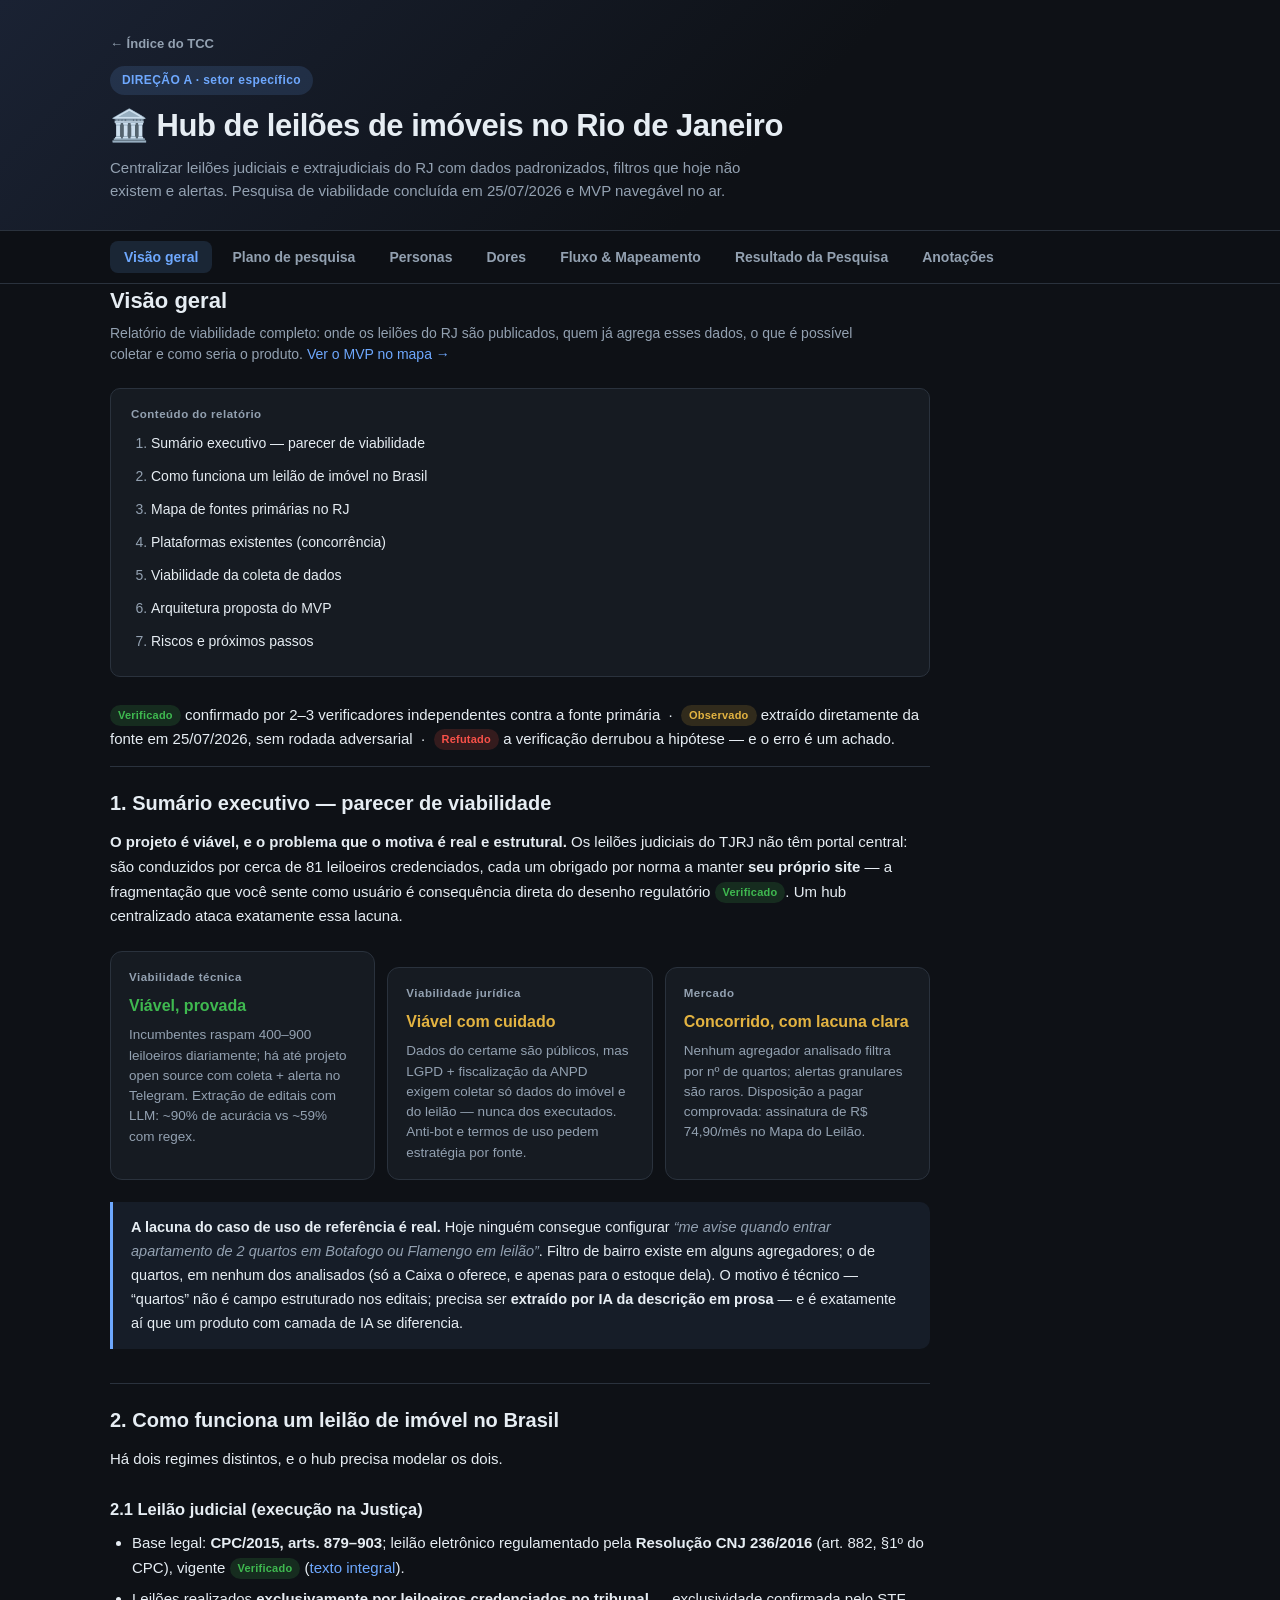
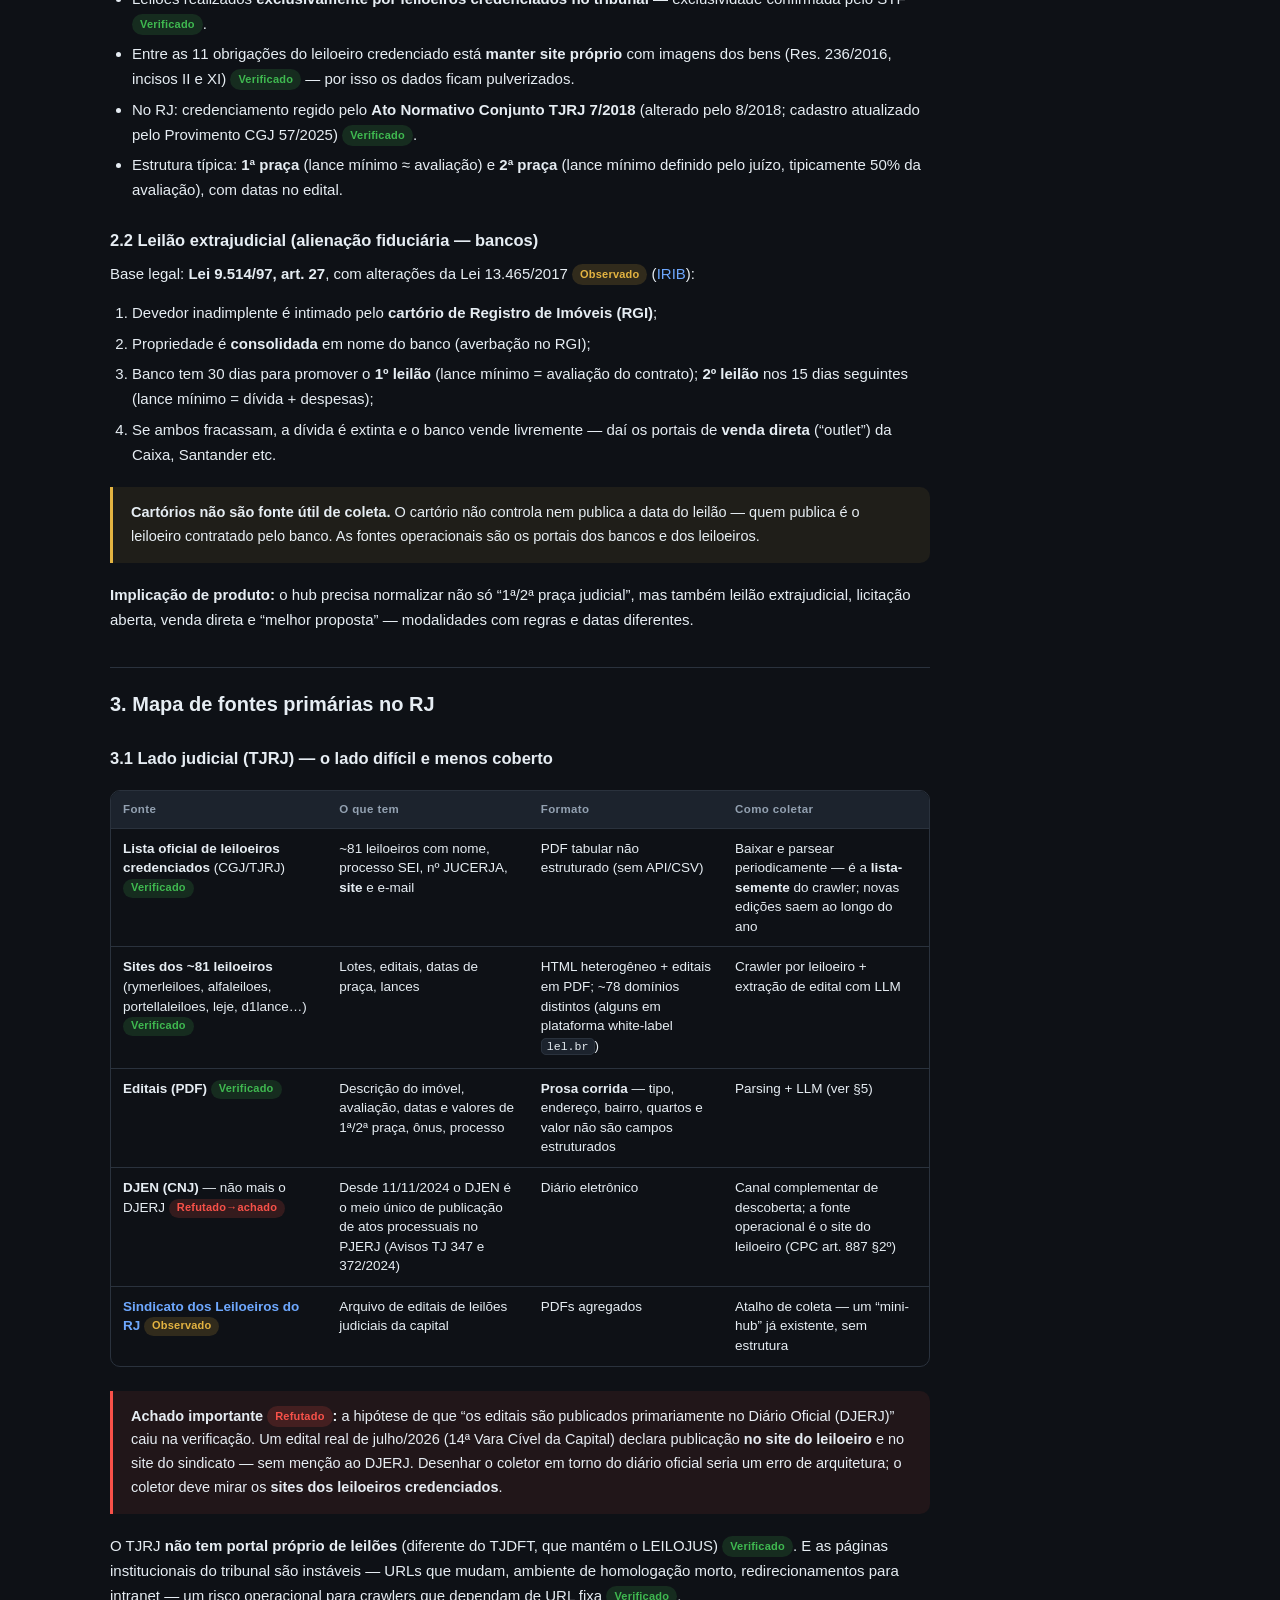
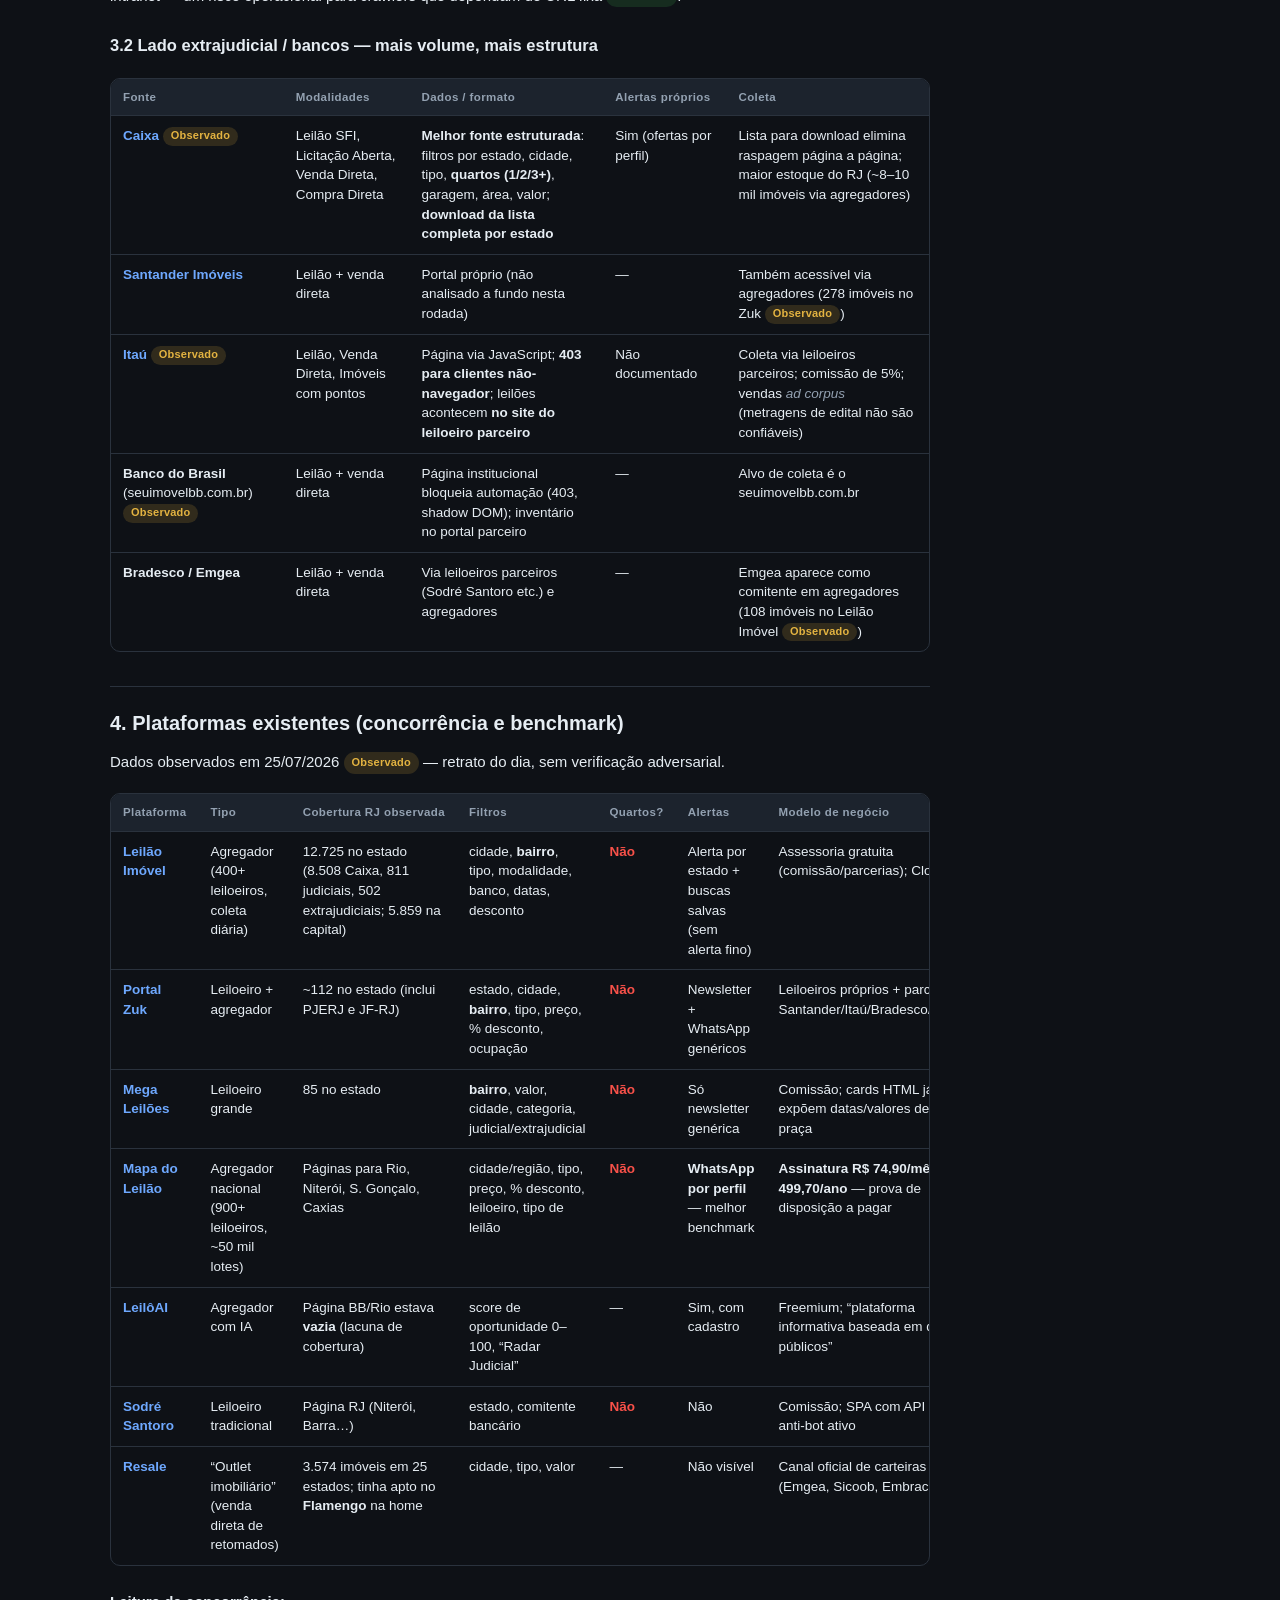
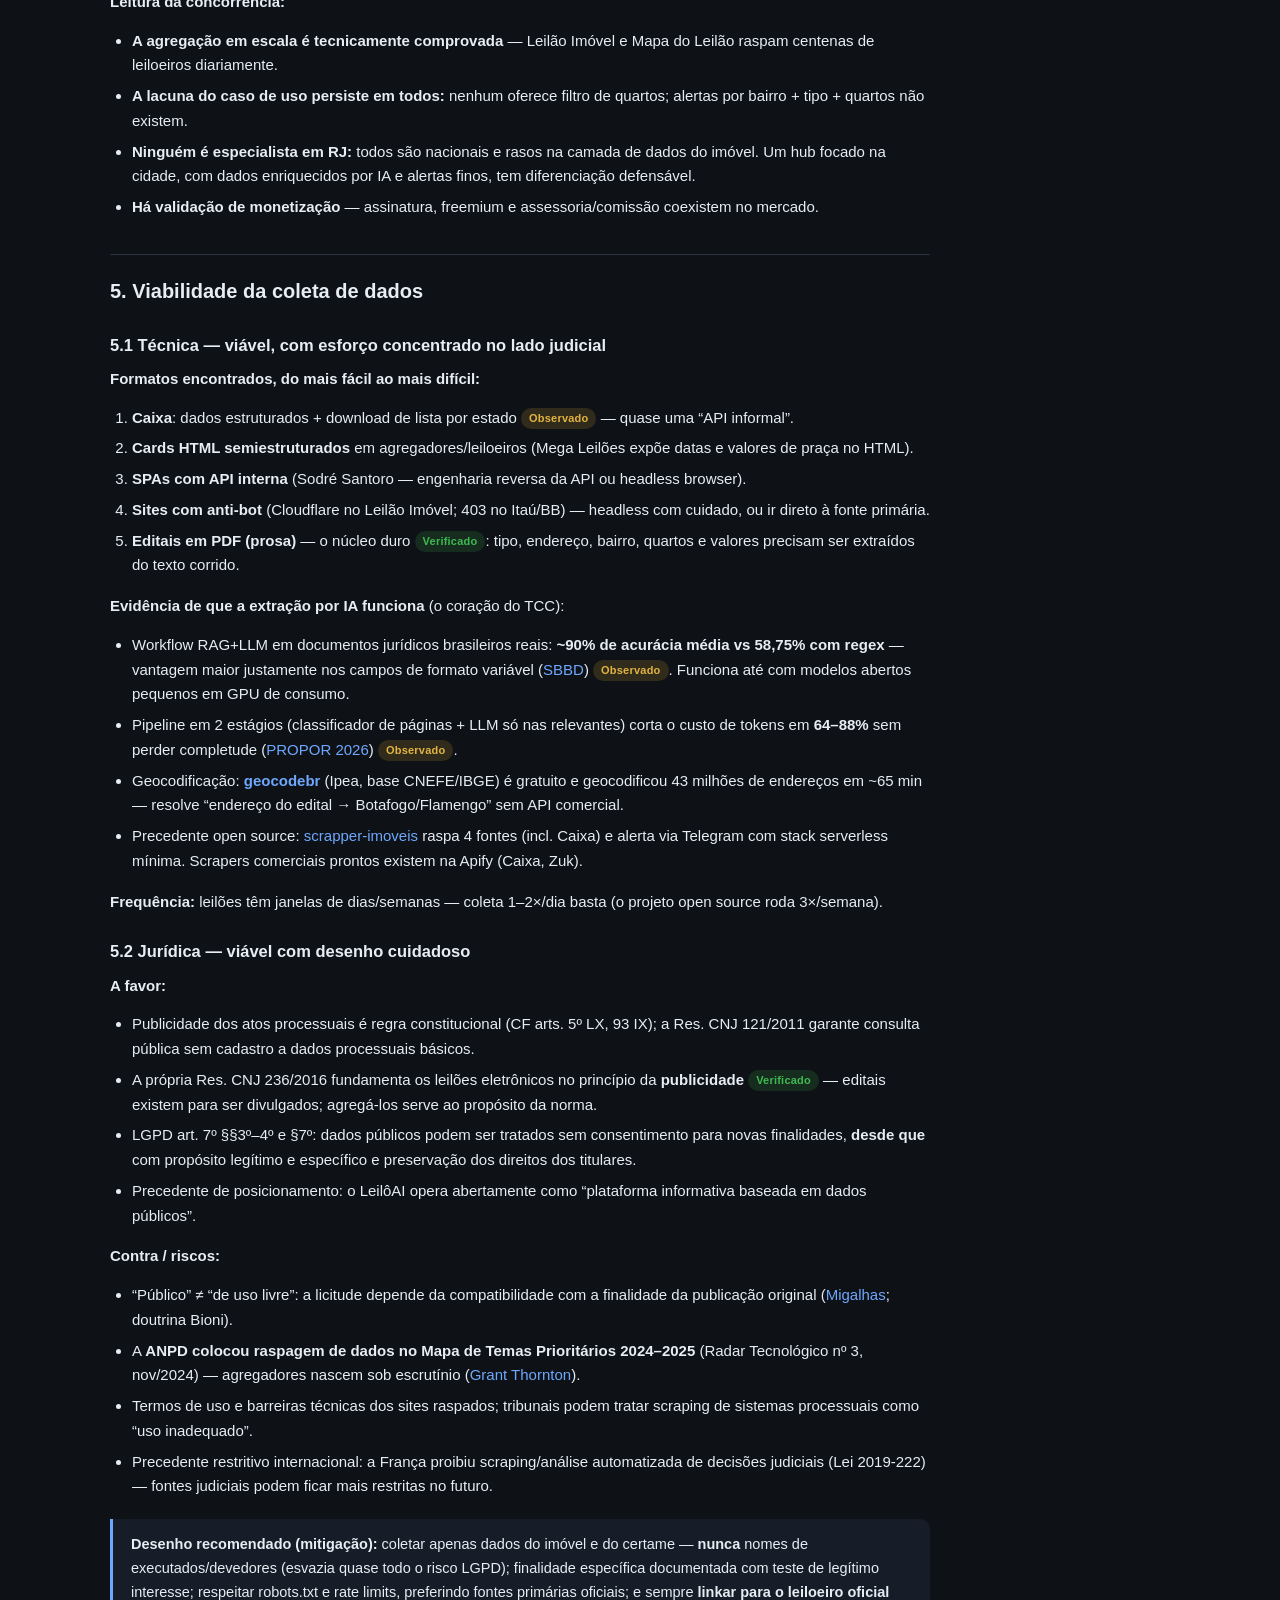
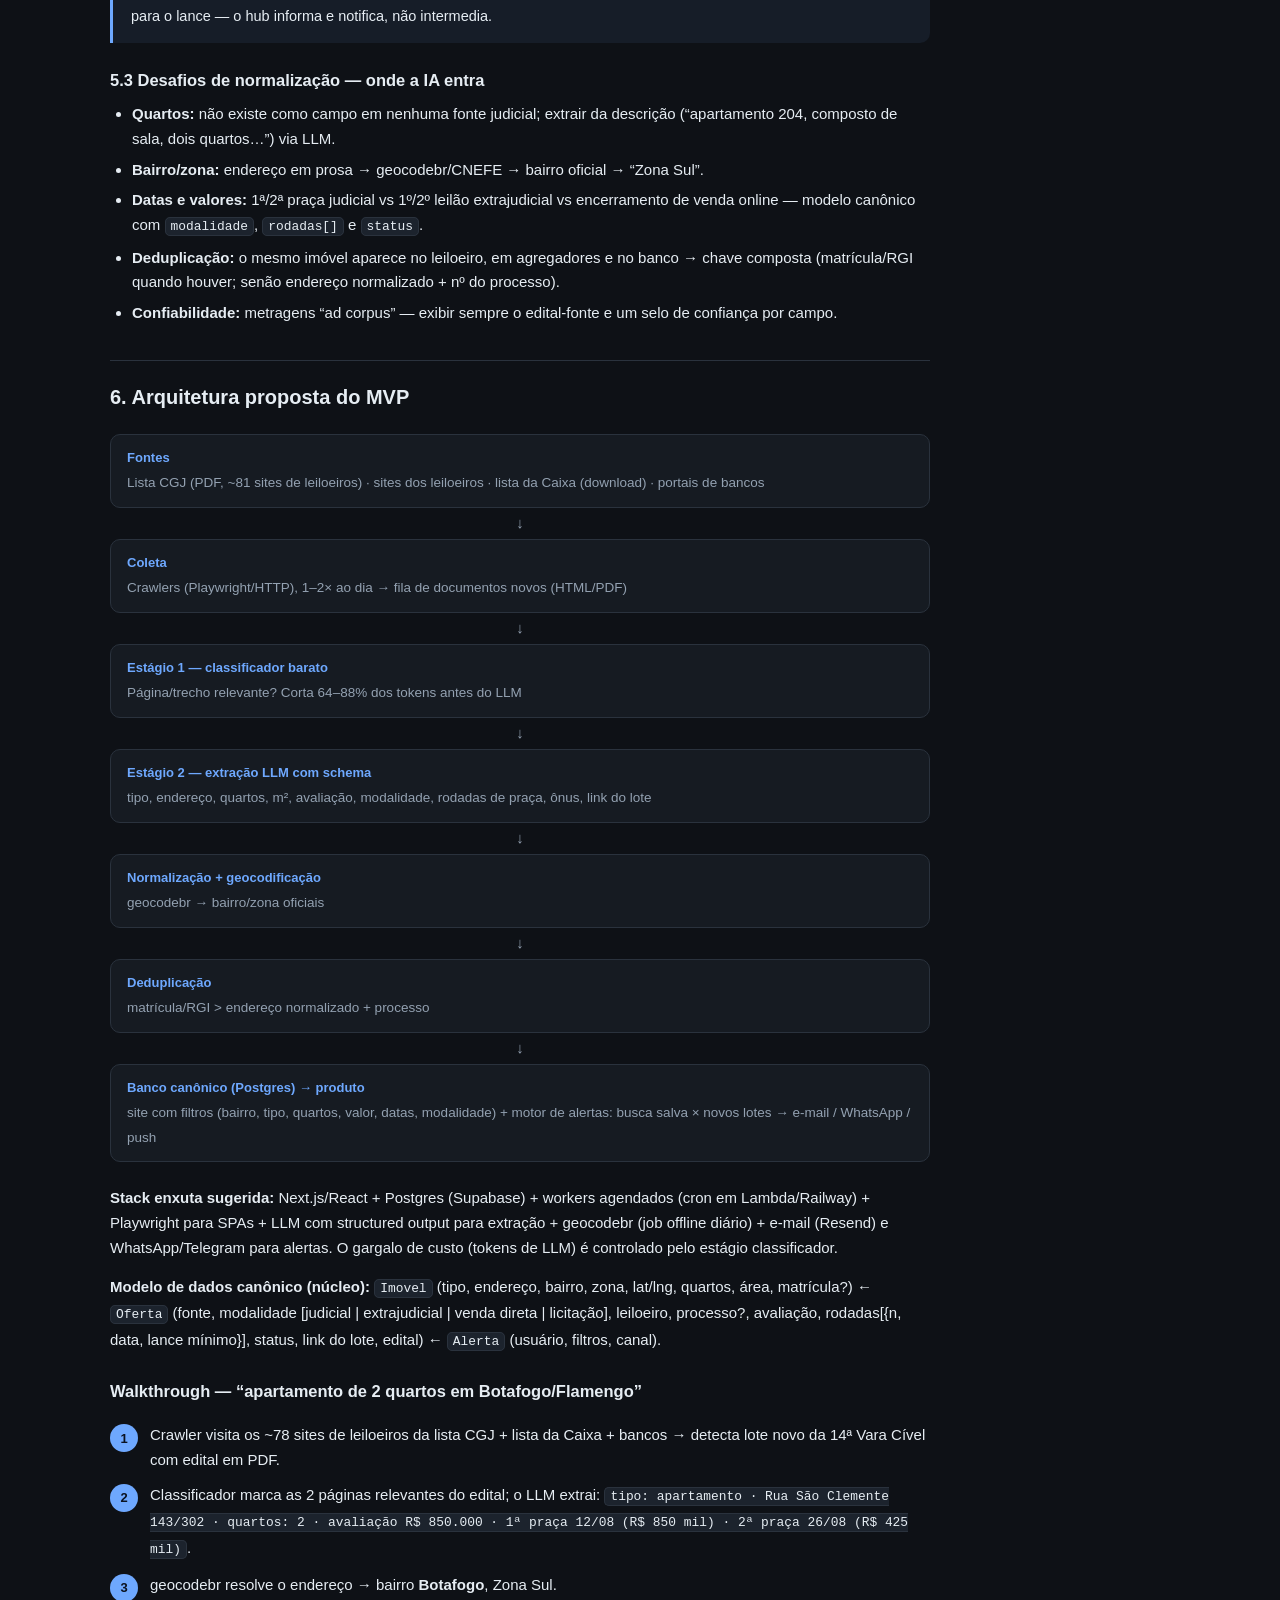
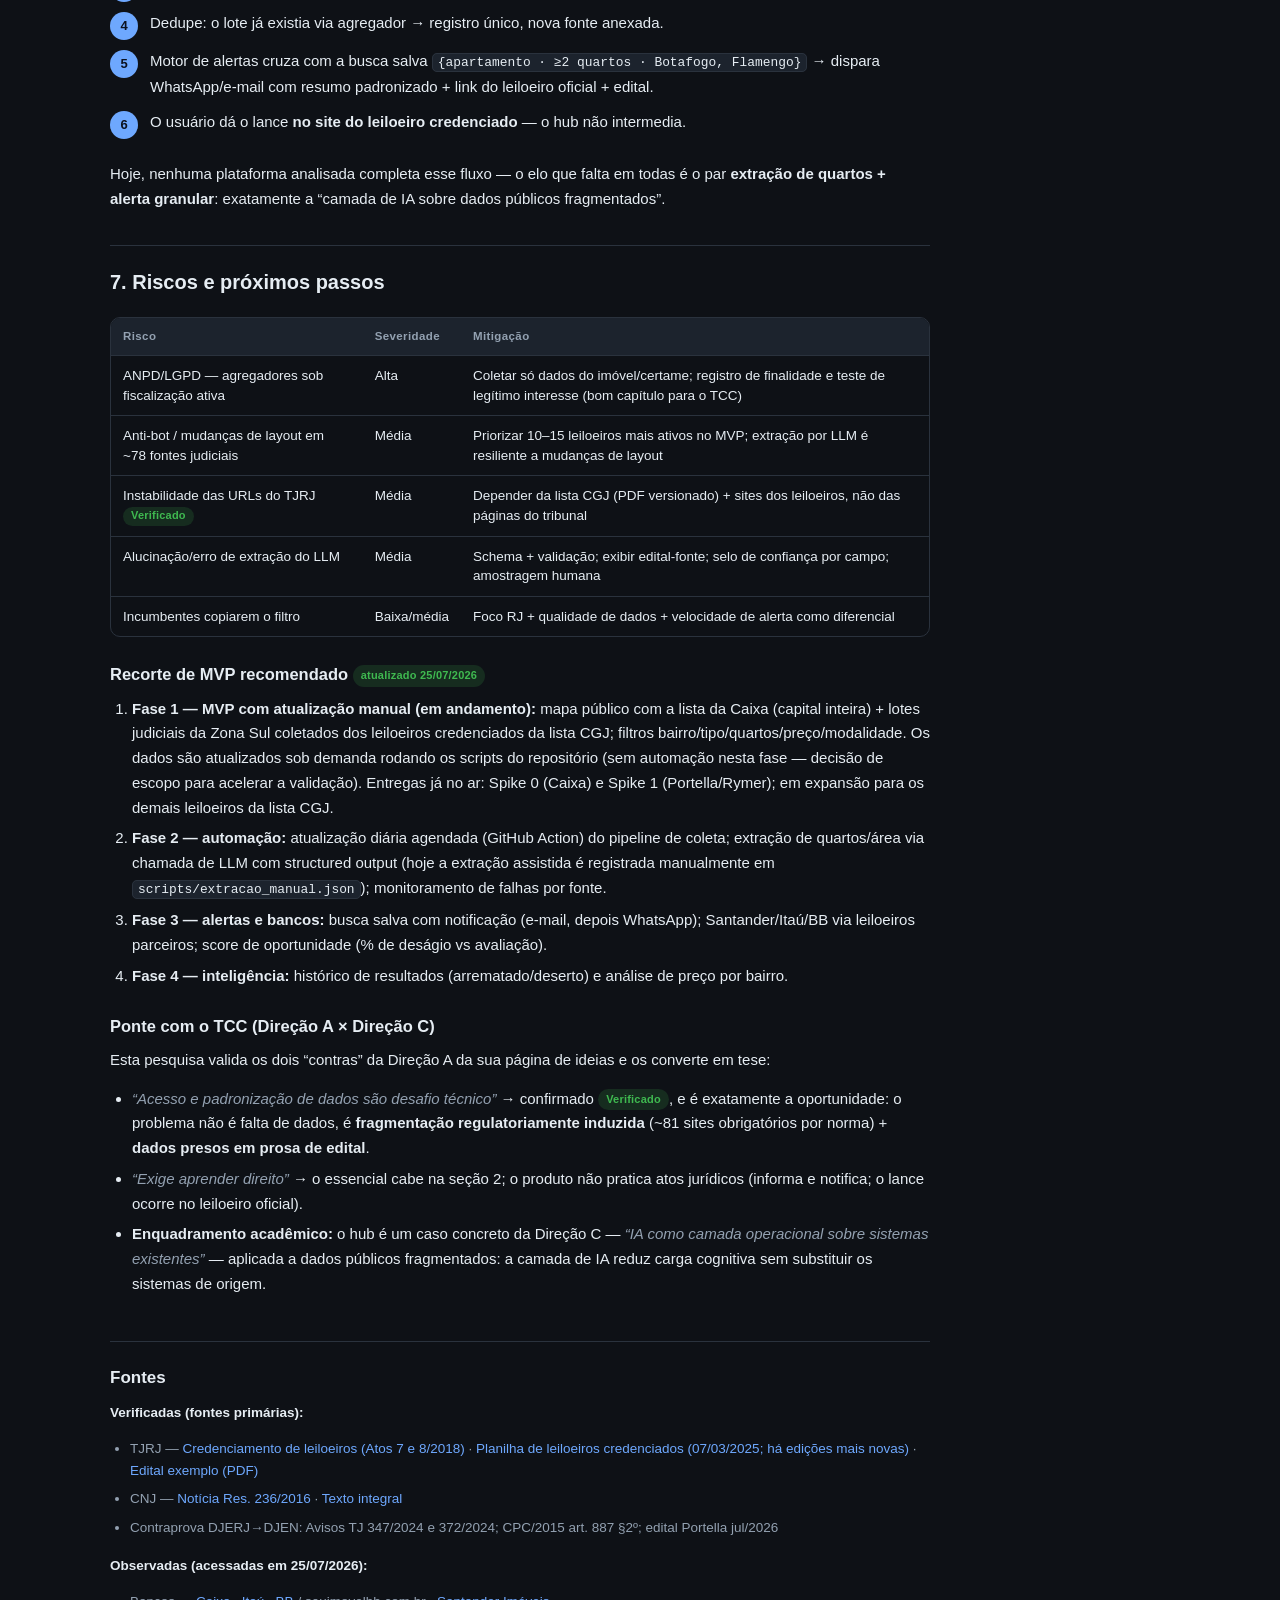
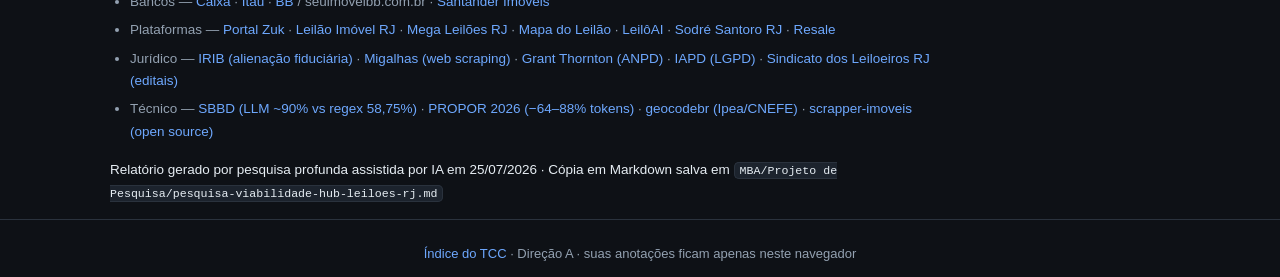
==== leiloes/index.html @ b9f39a12 "Blinda os passos numerados contra CSS em cache e versiona os assets O CSS corrigido já estava no ar," ====
<!DOCTYPE html>
<html lang="pt-BR">
<head>
<meta charset="UTF-8">
<meta name="robots" content="noindex, nofollow, noarchive">
<meta name="viewport" content="width=device-width, initial-scale=1.0">
<title>Direção A · Hub de leilões de imóveis no RJ — TCC</title>
<link rel="stylesheet" href="../assets/tcc.css?v=2">
</head>
<body>

<header class="top">
  <div class="wrap">
    <div class="crumb"><a href="../">← Índice do TCC</a></div>
    <span class="badge">DIREÇÃO A · setor específico</span>
    <h1>🏛️ Hub de leilões de imóveis no Rio de Janeiro</h1>
    <p class="sub">Centralizar leilões judiciais e extrajudiciais do RJ com dados padronizados, filtros que hoje não existem e alertas. Pesquisa de viabilidade concluída em 25/07/2026 e MVP navegável no ar.</p>
  </div>
</header>

<nav class="tabs" aria-label="Seções da Direção A">
  <div class="wrap" role="tablist">
    <button data-t="visao" class="active" role="tab" aria-selected="true">Visão geral</button>
    <button data-t="plano" role="tab" aria-selected="false">Plano de pesquisa</button>
    <button data-t="personas" role="tab" aria-selected="false">Personas</button>
    <button data-t="dores" role="tab" aria-selected="false">Dores</button>
    <button data-t="fluxo" role="tab" aria-selected="false">Fluxo &amp; Mapeamento</button>
    <button data-t="resultado" role="tab" aria-selected="false">Resultado da Pesquisa</button>
    <button data-t="notas" role="tab" aria-selected="false">Anotações</button>
  </div>
</nav>

<main class="wrap">

  <!-- ============================================ VISÃO GERAL -->
  <section id="visao" class="tab active">
    <h2>Visão geral</h2>
    <p class="lead">Relatório de viabilidade completo: onde os leilões do RJ são publicados, quem já agrega esses dados, o que é possível coletar e como seria o produto. <a href="../mapa/">Ver o MVP no mapa →</a></p>
    <div class="doc">
<nav class="toc">
        <strong>Conteúdo do relatório</strong>
        <ol>
          <li><a href="#parecer">Sumário executivo — parecer de viabilidade</a></li>
          <li><a href="#base">Como funciona um leilão de imóvel no Brasil</a></li>
          <li><a href="#fontes">Mapa de fontes primárias no RJ</a></li>
          <li><a href="#concorrencia">Plataformas existentes (concorrência)</a></li>
          <li><a href="#coleta">Viabilidade da coleta de dados</a></li>
          <li><a href="#mvp">Arquitetura proposta do MVP</a></li>
          <li><a href="#riscos">Riscos e próximos passos</a></li>
        </ol>
      </nav>
<p><span class="chip ok">Verificado</span> confirmado por 2–3 verificadores independentes contra a fonte primária &nbsp;·&nbsp; <span class="chip obs">Observado</span> extraído diretamente da fonte em 25/07/2026, sem rodada adversarial &nbsp;·&nbsp; <span class="chip ref">Refutado</span> a verificação derrubou a hipótese — e o erro é um achado.</p>

  <h2 id="parecer">1. Sumário executivo — parecer de viabilidade</h2>

  <p><strong>O projeto é viável, e o problema que o motiva é real e estrutural.</strong> Os leilões judiciais do TJRJ não têm portal central: são conduzidos por cerca de 81 leiloeiros credenciados, cada um obrigado por norma a manter <strong>seu próprio site</strong> — a fragmentação que você sente como usuário é consequência direta do desenho regulatório <span class="chip ok">Verificado</span>. Um hub centralizado ataca exatamente essa lacuna.</p>

  <div class="verdict">
    <div class="card">
      <span class="dim">Viabilidade técnica</span>
      <span class="call green">Viável, provada</span>
      <span class="note">Incumbentes raspam 400–900 leiloeiros diariamente; há até projeto open source com coleta + alerta no Telegram. Extração de editais com LLM: ~90% de acurácia vs ~59% com regex.</span>
    </div>
    <div class="card">
      <span class="dim">Viabilidade jurídica</span>
      <span class="call amber">Viável com cuidado</span>
      <span class="note">Dados do certame são públicos, mas LGPD + fiscalização da ANPD exigem coletar só dados do imóvel e do leilão — nunca dos executados. Anti-bot e termos de uso pedem estratégia por fonte.</span>
    </div>
    <div class="card">
      <span class="dim">Mercado</span>
      <span class="call amber">Concorrido, com lacuna clara</span>
      <span class="note">Nenhum agregador analisado filtra por nº de quartos; alertas granulares são raros. Disposição a pagar comprovada: assinatura de R$ 74,90/mês no Mapa do Leilão.</span>
    </div>
  </div>

  <div class="callout">
    <p><strong>A lacuna do caso de uso de referência é real.</strong> Hoje ninguém consegue configurar <em>“me avise quando entrar apartamento de 2 quartos em Botafogo ou Flamengo em leilão”</em>. Filtro de bairro existe em alguns agregadores; o de quartos, em nenhum dos analisados (só a Caixa o oferece, e apenas para o estoque dela). O motivo é técnico — “quartos” não é campo estruturado nos editais; precisa ser <strong>extraído por IA da descrição em prosa</strong> — e é exatamente aí que um produto com camada de IA se diferencia.</p>
  </div>

  <h2 id="base">2. Como funciona um leilão de imóvel no Brasil</h2>
  <p>Há dois regimes distintos, e o hub precisa modelar os dois.</p>

  <h3>2.1 Leilão judicial (execução na Justiça)</h3>
  <ul>
    <li>Base legal: <strong>CPC/2015, arts. 879–903</strong>; leilão eletrônico regulamentado pela <strong>Resolução CNJ 236/2016</strong> (art. 882, §1º do CPC), vigente <span class="chip ok">Verificado</span> (<a href="https://atos.cnj.jus.br/atos/detalhar/2313">texto integral</a>).</li>
    <li>Leilões realizados <strong>exclusivamente por leiloeiros credenciados no tribunal</strong> — exclusividade confirmada pelo STF <span class="chip ok">Verificado</span>.</li>
    <li>Entre as 11 obrigações do leiloeiro credenciado está <strong>manter site próprio</strong> com imagens dos bens (Res. 236/2016, incisos II e XI) <span class="chip ok">Verificado</span> — por isso os dados ficam pulverizados.</li>
    <li>No RJ: credenciamento regido pelo <strong>Ato Normativo Conjunto TJRJ 7/2018</strong> (alterado pelo 8/2018; cadastro atualizado pelo Provimento CGJ 57/2025) <span class="chip ok">Verificado</span>.</li>
    <li>Estrutura típica: <strong>1ª praça</strong> (lance mínimo ≈ avaliação) e <strong>2ª praça</strong> (lance mínimo definido pelo juízo, tipicamente 50% da avaliação), com datas no edital.</li>
  </ul>

  <h3>2.2 Leilão extrajudicial (alienação fiduciária — bancos)</h3>
  <p>Base legal: <strong>Lei 9.514/97, art. 27</strong>, com alterações da Lei 13.465/2017 <span class="chip obs">Observado</span> (<a href="https://www.irib.org.br/noticias/detalhes/artigo-a-alienacao-fiduciaria-de-coisa-imovel-e-os-leiloes-apos-a-consolidacao-da-propriedade-imobiliaria-undefined-por-bruno-jose-berti-filho">IRIB</a>):</p>
  <ol>
    <li>Devedor inadimplente é intimado pelo <strong>cartório de Registro de Imóveis (RGI)</strong>;</li>
    <li>Propriedade é <strong>consolidada</strong> em nome do banco (averbação no RGI);</li>
    <li>Banco tem 30 dias para promover o <strong>1º leilão</strong> (lance mínimo = avaliação do contrato); <strong>2º leilão</strong> nos 15 dias seguintes (lance mínimo = dívida + despesas);</li>
    <li>Se ambos fracassam, a dívida é extinta e o banco vende livremente — daí os portais de <strong>venda direta</strong> (“outlet”) da Caixa, Santander etc.</li>
  </ol>
  <div class="callout gold">
    <p><strong>Cartórios não são fonte útil de coleta.</strong> O cartório não controla nem publica a data do leilão — quem publica é o leiloeiro contratado pelo banco. As fontes operacionais são os portais dos bancos e dos leiloeiros.</p>
  </div>
  <p><strong>Implicação de produto:</strong> o hub precisa normalizar não só “1ª/2ª praça judicial”, mas também leilão extrajudicial, licitação aberta, venda direta e “melhor proposta” — modalidades com regras e datas diferentes.</p>

  <h2 id="fontes">3. Mapa de fontes primárias no RJ</h2>

  <h3>3.1 Lado judicial (TJRJ) — o lado difícil e menos coberto</h3>
  <div class="table-scroll">
    <table>
      <thead><tr><th>Fonte</th><th>O que tem</th><th>Formato</th><th>Como coletar</th></tr></thead>
      <tbody>
        <tr>
          <td><strong>Lista oficial de leiloeiros credenciados</strong> (CGJ/TJRJ) <span class="chip ok">Verificado</span></td>
          <td>~81 leiloeiros com nome, processo SEI, nº JUCERJA, <strong>site</strong> e e-mail</td>
          <td>PDF tabular não estruturado (sem API/CSV)</td>
          <td>Baixar e parsear periodicamente — é a <strong>lista-semente</strong> do crawler; novas edições saem ao longo do ano</td>
        </tr>
        <tr>
          <td><strong>Sites dos ~81 leiloeiros</strong> (rymerleiloes, alfaleiloes, portellaleiloes, leje, d1lance…) <span class="chip ok">Verificado</span></td>
          <td>Lotes, editais, datas de praça, lances</td>
          <td>HTML heterogêneo + editais em PDF; ~78 domínios distintos (alguns em plataforma white-label <code>lel.br</code>)</td>
          <td>Crawler por leiloeiro + extração de edital com LLM</td>
        </tr>
        <tr>
          <td><strong>Editais (PDF)</strong> <span class="chip ok">Verificado</span></td>
          <td>Descrição do imóvel, avaliação, datas e valores de 1ª/2ª praça, ônus, processo</td>
          <td><strong>Prosa corrida</strong> — tipo, endereço, bairro, quartos e valor não são campos estruturados</td>
          <td>Parsing + LLM (ver §5)</td>
        </tr>
        <tr>
          <td><strong>DJEN (CNJ)</strong> — não mais o DJERJ <span class="chip ref">Refutado→achado</span></td>
          <td>Desde 11/11/2024 o DJEN é o meio único de publicação de atos processuais no PJERJ (Avisos TJ 347 e 372/2024)</td>
          <td>Diário eletrônico</td>
          <td>Canal complementar de descoberta; a fonte operacional é o site do leiloeiro (CPC art. 887 §2º)</td>
        </tr>
        <tr>
          <td><strong><a href="https://sindicatodosleiloeirosrj.com.br/editais/">Sindicato dos Leiloeiros do RJ</a></strong> <span class="chip obs">Observado</span></td>
          <td>Arquivo de editais de leilões judiciais da capital</td>
          <td>PDFs agregados</td>
          <td>Atalho de coleta — um “mini-hub” já existente, sem estrutura</td>
        </tr>
      </tbody>
    </table>
  </div>

  <div class="callout red">
    <p><strong>Achado importante <span class="chip ref">Refutado</span>:</strong> a hipótese de que “os editais são publicados primariamente no Diário Oficial (DJERJ)” caiu na verificação. Um edital real de julho/2026 (14ª Vara Cível da Capital) declara publicação <strong>no site do leiloeiro</strong> e no site do sindicato — sem menção ao DJERJ. Desenhar o coletor em torno do diário oficial seria um erro de arquitetura; o coletor deve mirar os <strong>sites dos leiloeiros credenciados</strong>.</p>
  </div>

  <p>O TJRJ <strong>não tem portal próprio de leilões</strong> (diferente do TJDFT, que mantém o LEILOJUS) <span class="chip ok">Verificado</span>. E as páginas institucionais do tribunal são instáveis — URLs que mudam, ambiente de homologação morto, redirecionamentos para intranet — um risco operacional para crawlers que dependam de URL fixa <span class="chip ok">Verificado</span>.</p>

  <h3>3.2 Lado extrajudicial / bancos — mais volume, mais estrutura</h3>
  <div class="table-scroll">
    <table>
      <thead><tr><th>Fonte</th><th>Modalidades</th><th>Dados / formato</th><th>Alertas próprios</th><th>Coleta</th></tr></thead>
      <tbody>
        <tr>
          <td><strong><a href="https://venda-imoveis.caixa.gov.br">Caixa</a></strong> <span class="chip obs">Observado</span></td>
          <td>Leilão SFI, Licitação Aberta, Venda Direta, Compra Direta</td>
          <td><strong>Melhor fonte estruturada</strong>: filtros por estado, cidade, tipo, <strong>quartos (1/2/3+)</strong>, garagem, área, valor; <strong>download da lista completa por estado</strong></td>
          <td>Sim (ofertas por perfil)</td>
          <td>Lista para download elimina raspagem página a página; maior estoque do RJ (~8–10 mil imóveis via agregadores)</td>
        </tr>
        <tr>
          <td><strong><a href="https://www.santanderimoveis.com.br">Santander Imóveis</a></strong></td>
          <td>Leilão + venda direta</td>
          <td>Portal próprio (não analisado a fundo nesta rodada)</td>
          <td>—</td>
          <td>Também acessível via agregadores (278 imóveis no Zuk <span class="chip obs">Observado</span>)</td>
        </tr>
        <tr>
          <td><strong><a href="https://www.itau.com.br/imoveis-itau">Itaú</a></strong> <span class="chip obs">Observado</span></td>
          <td>Leilão, Venda Direta, Imóveis com pontos</td>
          <td>Página via JavaScript; <strong>403 para clientes não-navegador</strong>; leilões acontecem <strong>no site do leiloeiro parceiro</strong></td>
          <td>Não documentado</td>
          <td>Coleta via leiloeiros parceiros; comissão de 5%; vendas <em>ad corpus</em> (metragens de edital não são confiáveis)</td>
        </tr>
        <tr>
          <td><strong>Banco do Brasil</strong> (seuimovelbb.com.br) <span class="chip obs">Observado</span></td>
          <td>Leilão + venda direta</td>
          <td>Página institucional bloqueia automação (403, shadow DOM); inventário no portal parceiro</td>
          <td>—</td>
          <td>Alvo de coleta é o seuimovelbb.com.br</td>
        </tr>
        <tr>
          <td><strong>Bradesco / Emgea</strong></td>
          <td>Leilão + venda direta</td>
          <td>Via leiloeiros parceiros (Sodré Santoro etc.) e agregadores</td>
          <td>—</td>
          <td>Emgea aparece como comitente em agregadores (108 imóveis no Leilão Imóvel <span class="chip obs">Observado</span>)</td>
        </tr>
      </tbody>
    </table>
  </div>

  <h2 id="concorrencia">4. Plataformas existentes (concorrência e benchmark)</h2>
  <p>Dados observados em 25/07/2026 <span class="chip obs">Observado</span> — retrato do dia, sem verificação adversarial.</p>

  <div class="table-scroll">
    <table>
      <thead><tr><th>Plataforma</th><th>Tipo</th><th>Cobertura RJ observada</th><th>Filtros</th><th>Quartos?</th><th>Alertas</th><th>Modelo de negócio</th></tr></thead>
      <tbody>
        <tr>
          <td><a href="https://www.leilaoimovel.com.br/leilao-de-imoveis/rj"><strong>Leilão Imóvel</strong></a></td>
          <td>Agregador (400+ leiloeiros, coleta diária)</td>
          <td>12.725 no estado (8.508 Caixa, 811 judiciais, 502 extrajudiciais; 5.859 na capital)</td>
          <td>cidade, <strong>bairro</strong>, tipo, modalidade, banco, datas, desconto</td>
          <td class="no">Não</td>
          <td>Alerta por estado + buscas salvas (sem alerta fino)</td>
          <td>Assessoria gratuita (comissão/parcerias); Cloudflare</td>
        </tr>
        <tr>
          <td><a href="https://www.portalzuk.com.br"><strong>Portal Zuk</strong></a></td>
          <td>Leiloeiro + agregador</td>
          <td>~112 no estado (inclui PJERJ e JF-RJ)</td>
          <td>estado, cidade, <strong>bairro</strong>, tipo, preço, % desconto, ocupação</td>
          <td class="no">Não</td>
          <td>Newsletter + WhatsApp genéricos</td>
          <td>Leiloeiros próprios + parcerias Santander/Itaú/Bradesco/Inter/C6</td>
        </tr>
        <tr>
          <td><a href="https://www.megaleiloes.com.br/imoveis/rj"><strong>Mega Leilões</strong></a></td>
          <td>Leiloeiro grande</td>
          <td>85 no estado</td>
          <td><strong>bairro</strong>, valor, cidade, categoria, judicial/extrajudicial</td>
          <td class="no">Não</td>
          <td>Só newsletter genérica</td>
          <td>Comissão; cards HTML já expõem datas/valores de 1ª e 2ª praça</td>
        </tr>
        <tr>
          <td><a href="https://mapadoleilao.com.br"><strong>Mapa do Leilão</strong></a></td>
          <td>Agregador nacional (900+ leiloeiros, ~50 mil lotes)</td>
          <td>Páginas para Rio, Niterói, S. Gonçalo, Caxias</td>
          <td>cidade/região, tipo, preço, % desconto, leiloeiro, tipo de leilão</td>
          <td class="no">Não</td>
          <td><strong>WhatsApp por perfil</strong> — melhor benchmark</td>
          <td><strong>Assinatura R$ 74,90/mês ou R$ 499,70/ano</strong> — prova de disposição a pagar</td>
        </tr>
        <tr>
          <td><a href="https://leiloai.com"><strong>LeilôAI</strong></a></td>
          <td>Agregador com IA</td>
          <td>Página BB/Rio estava <strong>vazia</strong> (lacuna de cobertura)</td>
          <td>score de oportunidade 0–100, “Radar Judicial”</td>
          <td>—</td>
          <td>Sim, com cadastro</td>
          <td>Freemium; “plataforma informativa baseada em dados públicos”</td>
        </tr>
        <tr>
          <td><a href="https://www.sodresantoro.com.br"><strong>Sodré Santoro</strong></a></td>
          <td>Leiloeiro tradicional</td>
          <td>Página RJ (Niterói, Barra…)</td>
          <td>estado, comitente bancário</td>
          <td class="no">Não</td>
          <td>Não</td>
          <td>Comissão; SPA com API própria, anti-bot ativo</td>
        </tr>
        <tr>
          <td><a href="https://resale.com.br"><strong>Resale</strong></a></td>
          <td>“Outlet imobiliário” (venda direta de retomados)</td>
          <td>3.574 imóveis em 25 estados; tinha apto no <strong>Flamengo</strong> na home</td>
          <td>cidade, tipo, valor</td>
          <td>—</td>
          <td>Não visível</td>
          <td>Canal oficial de carteiras (Emgea, Sicoob, Embracon)</td>
        </tr>
      </tbody>
    </table>
  </div>

  <p><strong>Leitura da concorrência:</strong></p>
  <ul>
    <li><strong>A agregação em escala é tecnicamente comprovada</strong> — Leilão Imóvel e Mapa do Leilão raspam centenas de leiloeiros diariamente.</li>
    <li><strong>A lacuna do caso de uso persiste em todos:</strong> nenhum oferece filtro de quartos; alertas por bairro + tipo + quartos não existem.</li>
    <li><strong>Ninguém é especialista em RJ:</strong> todos são nacionais e rasos na camada de dados do imóvel. Um hub focado na cidade, com dados enriquecidos por IA e alertas finos, tem diferenciação defensável.</li>
    <li><strong>Há validação de monetização</strong> — assinatura, freemium e assessoria/comissão coexistem no mercado.</li>
  </ul>

  <h2 id="coleta">5. Viabilidade da coleta de dados</h2>

  <h3>5.1 Técnica — viável, com esforço concentrado no lado judicial</h3>
  <p><strong>Formatos encontrados, do mais fácil ao mais difícil:</strong></p>
  <ol>
    <li><strong>Caixa</strong>: dados estruturados + download de lista por estado <span class="chip obs">Observado</span> — quase uma “API informal”.</li>
    <li><strong>Cards HTML semiestruturados</strong> em agregadores/leiloeiros (Mega Leilões expõe datas e valores de praça no HTML).</li>
    <li><strong>SPAs com API interna</strong> (Sodré Santoro — engenharia reversa da API ou headless browser).</li>
    <li><strong>Sites com anti-bot</strong> (Cloudflare no Leilão Imóvel; 403 no Itaú/BB) — headless com cuidado, ou ir direto à fonte primária.</li>
    <li><strong>Editais em PDF (prosa)</strong> — o núcleo duro <span class="chip ok">Verificado</span>: tipo, endereço, bairro, quartos e valores precisam ser extraídos do texto corrido.</li>
  </ol>

  <p><strong>Evidência de que a extração por IA funciona</strong> (o coração do TCC):</p>
  <ul>
    <li>Workflow RAG+LLM em documentos jurídicos brasileiros reais: <strong>~90% de acurácia média vs 58,75% com regex</strong> — vantagem maior justamente nos campos de formato variável (<a href="https://sol.sbc.org.br/index.php/sbbd_estendido/article/download/30806/30609/">SBBD</a>) <span class="chip obs">Observado</span>. Funciona até com modelos abertos pequenos em GPU de consumo.</li>
    <li>Pipeline em 2 estágios (classificador de páginas + LLM só nas relevantes) corta o custo de tokens em <strong>64–88%</strong> sem perder completude (<a href="https://aclanthology.org/2026.propor-1.61/">PROPOR 2026</a>) <span class="chip obs">Observado</span>.</li>
    <li>Geocodificação: <strong><a href="https://www.urbandemographics.org/post/geocoding-brazilian-data-with-geocodebr/">geocodebr</a></strong> (Ipea, base CNEFE/IBGE) é gratuito e geocodificou 43 milhões de endereços em ~65 min — resolve “endereço do edital → Botafogo/Flamengo” sem API comercial.</li>
    <li>Precedente open source: <a href="https://github.com/DouglasFantoni/scrapper-imoveis">scrapper-imoveis</a> raspa 4 fontes (incl. Caixa) e alerta via Telegram com stack serverless mínima. Scrapers comerciais prontos existem na Apify (Caixa, Zuk).</li>
  </ul>
  <p><strong>Frequência:</strong> leilões têm janelas de dias/semanas — coleta 1–2×/dia basta (o projeto open source roda 3×/semana).</p>

  <h3>5.2 Jurídica — viável com desenho cuidadoso</h3>
  <p><strong>A favor:</strong></p>
  <ul>
    <li>Publicidade dos atos processuais é regra constitucional (CF arts. 5º LX, 93 IX); a Res. CNJ 121/2011 garante consulta pública sem cadastro a dados processuais básicos.</li>
    <li>A própria Res. CNJ 236/2016 fundamenta os leilões eletrônicos no princípio da <strong>publicidade</strong> <span class="chip ok">Verificado</span> — editais existem para ser divulgados; agregá-los serve ao propósito da norma.</li>
    <li>LGPD art. 7º §§3º–4º e §7º: dados públicos podem ser tratados sem consentimento para novas finalidades, <strong>desde que</strong> com propósito legítimo e específico e preservação dos direitos dos titulares.</li>
    <li>Precedente de posicionamento: o LeilôAI opera abertamente como “plataforma informativa baseada em dados públicos”.</li>
  </ul>
  <p><strong>Contra / riscos:</strong></p>
  <ul>
    <li>“Público” ≠ “de uso livre”: a licitude depende da compatibilidade com a finalidade da publicação original (<a href="https://www.migalhas.com.br/coluna/dados-publicos/378258/os-desafios-juridicos-do-web-scraping">Migalhas</a>; doutrina Bioni).</li>
    <li>A <strong>ANPD colocou raspagem de dados no Mapa de Temas Prioritários 2024–2025</strong> (Radar Tecnológico nº 3, nov/2024) — agregadores nascem sob escrutínio (<a href="https://www.grantthornton.com.br/insights/artigos-e-publicacoes/raspagem-de-dados-entenda-a-nova-prioridade-da-anpd-e-seus-efeitos/">Grant Thornton</a>).</li>
    <li>Termos de uso e barreiras técnicas dos sites raspados; tribunais podem tratar scraping de sistemas processuais como “uso inadequado”.</li>
    <li>Precedente restritivo internacional: a França proibiu scraping/análise automatizada de decisões judiciais (Lei 2019-222) — fontes judiciais podem ficar mais restritas no futuro.</li>
  </ul>
  <div class="callout">
    <p><strong>Desenho recomendado (mitigação):</strong> coletar apenas dados do imóvel e do certame — <strong>nunca</strong> nomes de executados/devedores (esvazia quase todo o risco LGPD); finalidade específica documentada com teste de legítimo interesse; respeitar robots.txt e rate limits, preferindo fontes primárias oficiais; e sempre <strong>linkar para o leiloeiro oficial</strong> para o lance — o hub informa e notifica, não intermedia.</p>
  </div>

  <h3>5.3 Desafios de normalização — onde a IA entra</h3>
  <ul>
    <li><strong>Quartos:</strong> não existe como campo em nenhuma fonte judicial; extrair da descrição (“apartamento 204, composto de sala, dois quartos…”) via LLM.</li>
    <li><strong>Bairro/zona:</strong> endereço em prosa → geocodebr/CNEFE → bairro oficial → “Zona Sul”.</li>
    <li><strong>Datas e valores:</strong> 1ª/2ª praça judicial vs 1º/2º leilão extrajudicial vs encerramento de venda online — modelo canônico com <code>modalidade</code>, <code>rodadas[]</code> e <code>status</code>.</li>
    <li><strong>Deduplicação:</strong> o mesmo imóvel aparece no leiloeiro, em agregadores e no banco → chave composta (matrícula/RGI quando houver; senão endereço normalizado + nº do processo).</li>
    <li><strong>Confiabilidade:</strong> metragens “ad corpus” — exibir sempre o edital-fonte e um selo de confiança por campo.</li>
  </ul>

  <h2 id="mvp">6. Arquitetura proposta do MVP</h2>

  <div class="pipeline">
    <div class="stage"><b>Fontes</b><span>Lista CGJ (PDF, ~81 sites de leiloeiros) · sites dos leiloeiros · lista da Caixa (download) · portais de bancos</span></div>
    <div class="flow-arrow">↓</div>
    <div class="stage"><b>Coleta</b><span>Crawlers (Playwright/HTTP), 1–2× ao dia → fila de documentos novos (HTML/PDF)</span></div>
    <div class="flow-arrow">↓</div>
    <div class="stage"><b>Estágio 1 — classificador barato</b><span>Página/trecho relevante? Corta 64–88% dos tokens antes do LLM</span></div>
    <div class="flow-arrow">↓</div>
    <div class="stage"><b>Estágio 2 — extração LLM com schema</b><span>tipo, endereço, quartos, m², avaliação, modalidade, rodadas de praça, ônus, link do lote</span></div>
    <div class="flow-arrow">↓</div>
    <div class="stage"><b>Normalização + geocodificação</b><span>geocodebr → bairro/zona oficiais</span></div>
    <div class="flow-arrow">↓</div>
    <div class="stage"><b>Deduplicação</b><span>matrícula/RGI &gt; endereço normalizado + processo</span></div>
    <div class="flow-arrow">↓</div>
    <div class="stage"><b>Banco canônico (Postgres) → produto</b><span>site com filtros (bairro, tipo, quartos, valor, datas, modalidade) + motor de alertas: busca salva × novos lotes → e-mail / WhatsApp / push</span></div>
  </div>

  <p><strong>Stack enxuta sugerida:</strong> Next.js/React + Postgres (Supabase) + workers agendados (cron em Lambda/Railway) + Playwright para SPAs + LLM com structured output para extração + geocodebr (job offline diário) + e-mail (Resend) e WhatsApp/Telegram para alertas. O gargalo de custo (tokens de LLM) é controlado pelo estágio classificador.</p>

  <p><strong>Modelo de dados canônico (núcleo):</strong> <code>Imovel</code> (tipo, endereço, bairro, zona, lat/lng, quartos, área, matrícula?) ← <code>Oferta</code> (fonte, modalidade [judicial | extrajudicial | venda direta | licitação], leiloeiro, processo?, avaliação, rodadas[{n, data, lance mínimo}], status, link do lote, edital) ← <code>Alerta</code> (usuário, filtros, canal).</p>

  <h3>Walkthrough — “apartamento de 2 quartos em Botafogo/Flamengo”</h3>
  <ol class="steps">
    <li><span>Crawler visita os ~78 sites de leiloeiros da lista CGJ + lista da Caixa + bancos → detecta lote novo da 14ª Vara Cível com edital em PDF.</span></li>
    <li><span>Classificador marca as 2 páginas relevantes do edital; o LLM extrai: <code>tipo: apartamento · Rua São Clemente 143/302 · quartos: 2 · avaliação R$ 850.000 · 1ª praça 12/08 (R$ 850 mil) · 2ª praça 26/08 (R$ 425 mil)</code>.</span></li>
    <li><span>geocodebr resolve o endereço → bairro <strong>Botafogo</strong>, Zona Sul.</span></li>
    <li><span>Dedupe: o lote já existia via agregador → registro único, nova fonte anexada.</span></li>
    <li><span>Motor de alertas cruza com a busca salva <code>{apartamento · ≥2 quartos · Botafogo, Flamengo}</code> → dispara WhatsApp/e-mail com resumo padronizado + link do leiloeiro oficial + edital.</span></li>
    <li><span>O usuário dá o lance <strong>no site do leiloeiro credenciado</strong> — o hub não intermedia.</span></li>
  </ol>
  <p>Hoje, nenhuma plataforma analisada completa esse fluxo — o elo que falta em todas é o par <strong>extração de quartos + alerta granular</strong>: exatamente a “camada de IA sobre dados públicos fragmentados”.</p>

  <h2 id="riscos">7. Riscos e próximos passos</h2>

  <div class="table-scroll">
    <table>
      <thead><tr><th>Risco</th><th>Severidade</th><th>Mitigação</th></tr></thead>
      <tbody>
        <tr><td>ANPD/LGPD — agregadores sob fiscalização ativa</td><td>Alta</td><td>Coletar só dados do imóvel/certame; registro de finalidade e teste de legítimo interesse (bom capítulo para o TCC)</td></tr>
        <tr><td>Anti-bot / mudanças de layout em ~78 fontes judiciais</td><td>Média</td><td>Priorizar 10–15 leiloeiros mais ativos no MVP; extração por LLM é resiliente a mudanças de layout</td></tr>
        <tr><td>Instabilidade das URLs do TJRJ <span class="chip ok">Verificado</span></td><td>Média</td><td>Depender da lista CGJ (PDF versionado) + sites dos leiloeiros, não das páginas do tribunal</td></tr>
        <tr><td>Alucinação/erro de extração do LLM</td><td>Média</td><td>Schema + validação; exibir edital-fonte; selo de confiança por campo; amostragem humana</td></tr>
        <tr><td>Incumbentes copiarem o filtro</td><td>Baixa/média</td><td>Foco RJ + qualidade de dados + velocidade de alerta como diferencial</td></tr>
      </tbody>
    </table>
  </div>

  <h3>Recorte de MVP recomendado <span class="chip ok">atualizado 25/07/2026</span></h3>
  <ol>
    <li><strong>Fase 1 — MVP com atualização manual (em andamento):</strong> mapa público com a lista da Caixa (capital inteira) + lotes judiciais da Zona Sul coletados dos leiloeiros credenciados da lista CGJ; filtros bairro/tipo/quartos/preço/modalidade. Os dados são atualizados sob demanda rodando os scripts do repositório (sem automação nesta fase — decisão de escopo para acelerar a validação). Entregas já no ar: Spike 0 (Caixa) e Spike 1 (Portella/Rymer); em expansão para os demais leiloeiros da lista CGJ.</li>
    <li><strong>Fase 2 — automação:</strong> atualização diária agendada (GitHub Action) do pipeline de coleta; extração de quartos/área via chamada de LLM com structured output (hoje a extração assistida é registrada manualmente em <code>scripts/extracao_manual.json</code>); monitoramento de falhas por fonte.</li>
    <li><strong>Fase 3 — alertas e bancos:</strong> busca salva com notificação (e-mail, depois WhatsApp); Santander/Itaú/BB via leiloeiros parceiros; score de oportunidade (% de deságio vs avaliação).</li>
    <li><strong>Fase 4 — inteligência:</strong> histórico de resultados (arrematado/deserto) e análise de preço por bairro.</li>
  </ol>

  <h3>Ponte com o TCC (Direção A × Direção C)</h3>
  <p>Esta pesquisa valida os dois “contras” da Direção A da sua página de ideias e os converte em tese:</p>
  <ul>
    <li><em>“Acesso e padronização de dados são desafio técnico”</em> → confirmado <span class="chip ok">Verificado</span>, e é exatamente a oportunidade: o problema não é falta de dados, é <strong>fragmentação regulatoriamente induzida</strong> (~81 sites obrigatórios por norma) + <strong>dados presos em prosa de edital</strong>.</li>
    <li><em>“Exige aprender direito”</em> → o essencial cabe na seção 2; o produto não pratica atos jurídicos (informa e notifica; o lance ocorre no leiloeiro oficial).</li>
    <li><strong>Enquadramento acadêmico:</strong> o hub é um caso concreto da Direção C — <em>“IA como camada operacional sobre sistemas existentes”</em> — aplicada a dados públicos fragmentados: a camada de IA reduz carga cognitiva sem substituir os sistemas de origem.</li>
  </ul>

  <footer class="src">
    <h2>Fontes</h2>
    <p><strong>Verificadas (fontes primárias):</strong></p>
    <ul>
      <li>TJRJ — <a href="https://www.tjrj.jus.br/institucional/dir-gerais/dgjur/gbjur/credenciamento-leiloeiros-publicos-corretores-imoveis">Credenciamento de leiloeiros (Atos 7 e 8/2018)</a> · <a href="https://www.tjrj.jus.br/documents/d/cgj/planilha_de_leiloeiros_publicos-controle_e_validade_de_cadastro_publicacao_em_7-3-2025">Planilha de leiloeiros credenciados (07/03/2025; há edições mais novas)</a> · <a href="https://www.tjrj.jus.br/documents/10136/18661/leilao-imoveis.pdf">Edital exemplo (PDF)</a></li>
      <li>CNJ — <a href="https://www.cnj.jus.br/conselho-regulamenta-alienacao-judicial-eletronica-conforme-novo-cpc/">Notícia Res. 236/2016</a> · <a href="https://atos.cnj.jus.br/atos/detalhar/2313">Texto integral</a></li>
      <li>Contraprova DJERJ→DJEN: Avisos TJ 347/2024 e 372/2024; CPC/2015 art. 887 §2º; edital Portella jul/2026</li>
    </ul>
    <p><strong>Observadas (acessadas em 25/07/2026):</strong></p>
    <ul>
      <li>Bancos — <a href="https://www.caixa.gov.br/voce/habitacao/imoveis-venda/Paginas/default.aspx">Caixa</a> · <a href="https://www.itau.com.br/imoveis-itau">Itaú</a> · <a href="https://www.bb.com.br/site/compras-contratacao-e-venda-de-imoveis/venda-de-imoveis/">BB</a> / seuimovelbb.com.br · <a href="https://www.santanderimoveis.com.br">Santander Imóveis</a></li>
      <li>Plataformas — <a href="https://www.portalzuk.com.br">Portal Zuk</a> · <a href="https://www.leilaoimovel.com.br/leilao-de-imoveis/rj">Leilão Imóvel RJ</a> · <a href="https://www.megaleiloes.com.br/imoveis/rj">Mega Leilões RJ</a> · <a href="https://mapadoleilao.com.br">Mapa do Leilão</a> · <a href="https://leiloai.com/imoveis/bb/rio-de-janeiro">LeilôAI</a> · <a href="https://www.sodresantoro.com.br/imoveis/lotes?lot_state=rio+de+janeiro">Sodré Santoro RJ</a> · <a href="https://resale.com.br">Resale</a></li>
      <li>Jurídico — <a href="https://www.irib.org.br/noticias/detalhes/artigo-a-alienacao-fiduciaria-de-coisa-imovel-e-os-leiloes-apos-a-consolidacao-da-propriedade-imobiliaria-undefined-por-bruno-jose-berti-filho">IRIB (alienação fiduciária)</a> · <a href="https://www.migalhas.com.br/coluna/dados-publicos/378258/os-desafios-juridicos-do-web-scraping">Migalhas (web scraping)</a> · <a href="https://www.grantthornton.com.br/insights/artigos-e-publicacoes/raspagem-de-dados-entenda-a-nova-prioridade-da-anpd-e-seus-efeitos/">Grant Thornton (ANPD)</a> · <a href="https://iapd.org.br/iapd-org-br-raspagem-data-scraping-protecao-dados-lgpd/">IAPD (LGPD)</a> · <a href="https://sindicatodosleiloeirosrj.com.br/editais/">Sindicato dos Leiloeiros RJ (editais)</a></li>
      <li>Técnico — <a href="https://sol.sbc.org.br/index.php/sbbd_estendido/article/download/30806/30609/">SBBD (LLM ~90% vs regex 58,75%)</a> · <a href="https://aclanthology.org/2026.propor-1.61/">PROPOR 2026 (−64–88% tokens)</a> · <a href="https://www.urbandemographics.org/post/geocoding-brazilian-data-with-geocodebr/">geocodebr (Ipea/CNEFE)</a> · <a href="https://github.com/DouglasFantoni/scrapper-imoveis">scrapper-imoveis (open source)</a></li>
    </ul>
    <p>Relatório gerado por pesquisa profunda assistida por IA em 25/07/2026 · Cópia em Markdown salva em <code>MBA/Projeto de Pesquisa/pesquisa-viabilidade-hub-leiloes-rj.md</code></p>
  </footer>
    </div>
  </section>

  <!-- ============================================ PLANO -->
  <section id="plano" class="tab">
    <h2>Plano de pesquisa</h2>
    <p class="lead">A descoberta desta direção começou pelas fontes (o gargalo declarado) e chegou a um MVP. O que falta é a parte humana: ouvir quem compra.</p>

    <div class="stats">
      <div class="stat"><div class="num">2</div><div class="lbl">Etapas concluídas</div></div>
      <div class="stat"><div class="num">18</div><div class="lbl">Lotes reais no mapa</div></div>
      <div class="stat"><div class="num" id="s-done">0</div><div class="lbl">Passos concluídos</div></div>
      <div class="stat"><div class="num" id="s-pct">0%</div><div class="lbl">Progresso</div></div>
    </div>

    <div class="card" style="margin-bottom:20px">
      <h3>Progresso dos próximos passos</h3>
      <p>Baseado no que você marca na lista abaixo.</p>
      <div class="progress"><i id="bar" style="width:0%"></i></div>
    </div>

    <div class="card">
      <div class="timeline">
        <div class="tl-item">
          <div class="when">Etapa 1 · concluída</div>
          <h4>Mapear as fontes e a concorrência</h4>
          <p>Onde os leilões do RJ são publicados, quem agrega hoje e o que falta nesses agregadores. Resultado na aba Visão geral, com fontes citadas e verificação adversarial das afirmações centrais.</p>
        </div>
        <div class="tl-item">
          <div class="when">Etapa 2 · concluída</div>
          <h4>Provar a coleta com dados reais</h4>
          <p>MVP funcionando com duas fontes: lista oficial da Caixa (capital inteira) e lotes judiciais da Zona Sul vindos dos leiloeiros credenciados do TJRJ. Prova que o “desafio técnico de acesso a dados” é superável.</p>
        </div>
        <div class="tl-item">
          <div class="when">Etapa 3 · em aberto</div>
          <h4>Ouvir quem compra</h4>
          <ul>
            <li>Como as pessoas descobrem um leilão hoje?</li>
            <li>Quanto tempo perdem garimpando e onde desistem?</li>
            <li>O que as impede de dar o lance: informação ou medo jurídico?</li>
          </ul>
        </div>
        <div class="tl-item">
          <div class="when">Etapa 4 · em aberto</div>
          <h4>Comparar a intensidade da dor com a Direção B</h4>
          <p>Mesma régua nas duas frentes: frequência, custo e improviso. A direção do TCC sai dessa comparação.</p>
        </div>
        <div class="tl-item">
          <div class="when">Etapa 5 · condicional</div>
          <h4>Se esta direção vencer: aprofundar o produto</h4>
          <p>Alertas por busca salva, automação da coleta e cobertura dos leiloeiros restantes — o roteiro detalhado está no fim da aba Visão geral.</p>
        </div>
      </div>
    </div>

    <h3 style="margin:24px 0 10px">Próximos passos</h3>
    <ul class="checklist" id="tasks"></ul>
    <div class="addrow">
      <input type="text" id="task-in" placeholder="Novo passo (ex.: agendar conversa com leiloeiro)">
      <button class="btn" id="task-add">Adicionar</button>
    </div>
  </section>

  <!-- ============================================ PERSONAS -->
  <section id="personas" class="tab">
    <h2>Personas</h2>
    <p class="lead">Quem usaria o hub — e quem apenas produz o dado. A distinção importa: leiloeiros e bancos não são clientes, são fontes, e têm interesse próprio em serem encontrados.</p>

    <h3 style="margin-bottom:10px">Usuários do produto</h3>
    <div class="grid grid-3" id="grade-usuarios"></div>

    <h3 style="margin:26px 0 10px">Fontes do dado (não são clientes)</h3>
    <div class="grid grid-3" id="grade-fontes"></div>

    <div class="card" style="margin-top:20px">
      <h3>⚠️ A validar nas entrevistas</h3>
      <p>Estas personas vieram da pesquisa de fontes e da análise dos concorrentes, não de campo. As perguntas em aberto: qual delas sente a dor com mais frequência, quem já paga por informação hoje (a assinatura de R$ 74,90/mês de um concorrente sugere que alguém paga), e se “quem procura para morar” é um usuário real ou uma minoria romântica dentro de um mercado dominado por investidores.</p>
    </div>
  </section>

  <!-- ============================================ DORES -->
  <section id="dores" class="tab">
    <h2>Dores</h2>
    <p class="lead">Algumas dores já estão comprovadas pelos dados que coletamos; outras são hipóteses que só entrevistas resolvem. Manter os dois grupos separados é o que mantém a pesquisa honesta.</p>

    <div class="grid grid-2">
      <div class="card" style="border-color:rgba(63,185,80,.35)">
        <h3>✅ Dores comprovadas pela coleta</h3>
        <ul>
          <li><b>São ~78 sites de leiloeiros</b> credenciados no TJRJ, cada um com seu próprio catálogo — ninguém acompanha todos.</li>
          <li><b>Nenhum agregador filtra por número de quartos</b> — o dado não existe estruturado em lugar nenhum.</li>
          <li><b>O mesmo imóvel aparece em vários leiloeiros</b> com preços e datas diferentes (4 casos entre 18 lotes).</li>
          <li><b>Os dados vivem em prosa</b>: tipo, quartos e metragem estão soltos no meio do texto do edital.</li>
          <li><b>A fonte mais fácil não cobre a Zona Sul</b>: o estoque da Caixa está na periferia.</li>
        </ul>
      </div>
      <div class="card" style="border-color:rgba(227,179,65,.35)">
        <h3>🔍 Hipóteses a validar em campo</h3>
        <ul>
          <li>“Descobri o leilão dois dias antes da praça” — a janela de decisão é curta demais?</li>
          <li>“Não sei se o imóvel está ocupado sem ler o laudo inteiro” — o medo jurídico trava mais que a falta de oferta?</li>
          <li>“Desisti porque não entendi o edital” — o obstáculo é informação ou letramento jurídico?</li>
          <li>Quem procura para morar chega a olhar leilão, ou desiste antes?</li>
          <li>Alguém pagaria por alerta, ou o valor está na assessoria da compra?</li>
        </ul>
      </div>
    </div>

    <div class="card" style="margin-top:16px">
      <h3>🩹 Padrões de dor a investigar</h3>
      <p>Fragmentação da fonte · dado preso em texto · janela curta de decisão · risco jurídico opaco · duplicidade entre canais · ausência de histórico (o que foi arrematado e por quanto).</p>
    </div>

    <div class="card" style="margin-top:16px">
      <h3>📌 Dores que eu coletei em campo</h3>
      <p>Registre cada frase literal que ouvir nas entrevistas. Quanto mais literal, melhor. Fica salvo automaticamente neste navegador.</p>
      <ul class="checklist" id="pains" style="margin-top:14px"></ul>
      <div class="addrow">
        <input type="text" id="pain-in" placeholder='Ex.: "eu só descobri o leilão quando já tinha acabado"'>
        <button class="btn" id="pain-add">Registrar</button>
      </div>
    </div>
  </section>

  <!-- ============================================ FLUXO -->
  <section id="fluxo" class="tab">
    <h2>Fluxo &amp; Mapeamento</h2>
    <p class="lead">Três fluxos importam aqui: o do imóvel até virar lote (judicial e extrajudicial), e o do dado até virar alerta. O produto vive no encontro dos três.</p>

    <div class="card">
      <h3>⚖️ Caminho judicial — CPC arts. 879–903</h3>
      <div class="flow">
        <span class="step">Execução</span><span class="arrow">→</span>
        <span class="step">Penhora</span><span class="arrow">→</span>
        <span class="step">Avaliação</span><span class="arrow">→</span>
        <span class="step">Edital</span><span class="arrow">→</span>
        <span class="step">1ª praça</span><span class="arrow">→</span>
        <span class="step">2ª praça</span><span class="arrow">→</span>
        <span class="step">Arrematação</span><span class="arrow">→</span>
        <span class="step">Carta de arrematação</span><span class="arrow">→</span>
        <span class="step">Imissão na posse</span>
      </div>
      <p style="margin-top:12px">O dado público nasce no <b>edital</b> e é publicado no site do leiloeiro credenciado — não em um portal do tribunal. Entre o edital e a 1ª praça está a janela em que o comprador precisa ser avisado.</p>
    </div>

    <div class="card">
      <h3>🏦 Caminho extrajudicial — Lei 9.514/97</h3>
      <div class="flow">
        <span class="step">Inadimplência</span><span class="arrow">→</span>
        <span class="step">Intimação no cartório (RGI)</span><span class="arrow">→</span>
        <span class="step">Consolidação da propriedade</span><span class="arrow">→</span>
        <span class="step">1º leilão</span><span class="arrow">→</span>
        <span class="step">2º leilão</span><span class="arrow">→</span>
        <span class="step">Venda direta pelo banco</span>
      </div>
      <p style="margin-top:12px">O cartório não publica a data do leilão — quem publica é o leiloeiro contratado pelo banco. Por isso os portais dos bancos (com destaque para a Caixa) são a fonte prática deste caminho, e não os cartórios.</p>
    </div>

    <div class="card">
      <h3>🔄 Caminho do dado — o que o hub faz</h3>
      <div class="flow">
        <span class="step">Fontes (leiloeiros + bancos)</span><span class="arrow">→</span>
        <span class="step">Coleta</span><span class="arrow">→</span>
        <span class="step">Extração por IA</span><span class="arrow">→</span>
        <span class="step">Normalização + geocodificação</span><span class="arrow">→</span>
        <span class="step">Deduplicação</span><span class="arrow">→</span>
        <span class="step">Mapa e filtros</span><span class="arrow">→</span>
        <span class="step">Alerta</span>
      </div>
      <p style="margin-top:12px">As cinco primeiras etapas já rodam de verdade — o detalhamento técnico está na aba Visão geral, seção 6. A última é a Fase 3 do roteiro.</p>
    </div>

    <div class="card">
      <h3>Para cada etapa, mapear nas entrevistas</h3>
      <ul>
        <li>Como a pessoa descobre que o leilão existe?</li>
        <li>Quanto tempo passa entre descobrir e decidir?</li>
        <li>Quais ferramentas ela usa (site, planilha, WhatsApp, assessor)?</li>
        <li>Onde ela perde tempo e onde improvisa?</li>
        <li>O que a faz desistir?</li>
      </ul>
    </div>
  </section>

  <!-- ============================================ RESULTADO -->
  <section id="resultado" class="tab">
    <h2>Resultado da Pesquisa</h2>
    <p class="lead">O que a pesquisa e o MVP já provaram — com os números reais coletados em 25/07/2026 e as ressalvas do que ainda não foi verificado.</p>

    <div class="stats">
      <div class="stat"><div class="num">78</div><div class="lbl">Leiloeiros na lista oficial (CGJ/TJRJ)</div></div>
      <div class="stat"><div class="num">25</div><div class="lbl">Sites monitorados no MVP</div></div>
      <div class="stat"><div class="num">18</div><div class="lbl">Lotes judiciais na Zona Sul</div></div>
      <div class="stat"><div class="num">4.906</div><div class="lbl">Imóveis da Caixa na capital</div></div>
    </div>

    <div class="card">
      <h3>1. A fragmentação é regulatória, não acidental</h3>
      <p>O TJRJ não tem portal de leilões. A Resolução CNJ 236/2016 <b>obriga cada leiloeiro credenciado a manter site próprio</b>, e a lista da Corregedoria traz ~78 deles. A dificuldade de achar um imóvel não é falha de mercado: é consequência direta do desenho da norma — e é exatamente a lacuna que um agregador preenche.</p>
    </div>

    <div class="card">
      <h3>2. Uma hipótese caiu — e isso mudou a arquitetura</h3>
      <p>A suposição de que os editais são publicados primariamente no Diário Oficial (DJERJ) foi <b>refutada</b> na verificação. Um edital real de julho/2026 declara publicação no site do leiloeiro e no sindicato, sem menção ao diário; o CPC (art. 887, §2º) manda publicar “na rede mundial de computadores, em sítio designado pelo juízo”. Construir o coletor em cima do diário oficial teria sido um erro de projeto.</p>
    </div>

    <div class="card">
      <h3>3. A fonte fácil não atende o caso de uso</h3>
      <p>A lista da Caixa é a fonte mais estruturada que existe (traz até número de quartos e permite download). Mas o estoque dela está na periferia: <b>Santa Cruz tem 1.330 imóveis; Flamengo tem zero e Botafogo tem um</b>. Imóvel de Zona Sul chega ao mercado pela via <b>judicial</b> — a via difícil. Filtrando “3+ quartos na Zona Sul” no MVP: <b>0 resultados da Caixa contra 3 judiciais</b>.</p>
    </div>

    <div class="card">
      <h3>4. O filtro que falta em todo mundo é o que exige IA</h3>
      <p>Nenhum dos agregadores analisados (Zuk, Leilão Imóvel, Mega Leilões, Mapa do Leilão, Sodré Santoro) oferece filtro por número de quartos. O motivo é técnico: esse dado não existe em campo estruturado, só na prosa do edital. Extrair com LLM atinge cerca de 90% de acurácia em documentos jurídicos brasileiros, contra 59% de expressões regulares — é a diferença entre ter e não ter o filtro.</p>
    </div>

    <div class="card">
      <h3>5. Deduplicação não é refinamento, é requisito</h3>
      <p>Com apenas 5 leiloeiros coletados, <b>4 dos 18 lotes já apareciam em mais de um site</b>, com valores e datas divergentes. Sem dedupe, o hub mostraria o mesmo imóvel três vezes — precisamente a confusão que ele promete resolver.</p>
    </div>

    <div class="card">
      <h3>6. A cauda longa das fontes é o argumento da automação</h3>
      <p>Dos 78 sites da lista CGJ: 14 usam a plataforma “suporteleiloes”, 11 usam a “lel.br” — esses 25 já são coletados com dois adaptadores. Os outros são 6 no Superbid, 42 sites customizados, 3 que bloqueiam acesso automatizado e 1 fora do ar. Escrever 42 adaptadores não escala; um extrator genérico por LLM, sim. É a justificativa concreta da Fase 2.</p>
    </div>

    <div class="card" style="border-color:rgba(227,179,65,.35)">
      <h3>⚠️ Ressalvas honestas</h3>
      <ul>
        <li>Os números dos concorrentes (estoques, filtros) vêm de leitura direta das páginas em 25/07/2026 e <b>não passaram pela verificação adversarial</b> — a rodada foi interrompida por limite de processamento. No relatório eles estão marcados com o selo “Observado”.</li>
        <li>A extração de quartos e área foi feita de forma assistida nesta fase e registrada em arquivo versionado; a automação é a Fase 2.</li>
        <li>A cobertura é de 25 dos 78 leiloeiros — o número de lotes reflete essa fatia, não o mercado inteiro.</li>
        <li>Nenhuma entrevista com usuários foi feita ainda. Tudo aqui é sobre a <b>oferta</b> de dados; a <b>demanda</b> permanece hipótese.</li>
      </ul>
    </div>

    <div class="card">
      <h3>🧭 O que isso significa para o TCC</h3>
      <p>Os dois “contras” que travavam esta direção foram testados. “Acesso e padronização de dados são desafio técnico”: confirmado como desafio — e resolvido em MVP funcional. “Exige aprender direito, cartórios e execução judicial”: o essencial cabe em duas páginas, e o produto não pratica ato jurídico nenhum (informa e notifica; o lance acontece no site do leiloeiro oficial).</p>
      <p style="margin-top:10px">Sobra a pergunta que só o campo responde: <b>a dor de quem compra é forte o suficiente?</b></p>
      <div class="acoes" style="margin-top:14px"><a class="btn" href="../mapa/" style="display:inline-block;text-decoration:none">🗺️ Abrir o mapa com os dados</a></div>
    </div>
  </section>

  <!-- ============================================ NOTAS -->
  <section id="notas" class="tab">
    <h2>Anotações</h2>
    <p class="lead">Espaço livre para insights, transcrições de entrevista e hipóteses desta direção. Salva sozinho enquanto você digita. <span class="saved" id="saved">✓ salvo</span></p>
    <textarea id="notes" placeholder="Escreva aqui..."></textarea>
  </section>

</main>

<footer class="rodape"><a href="../">Índice do TCC</a> · Direção A · suas anotações ficam apenas neste navegador</footer>

<script>window.TCC_NS = 'a';</script>
<script src="../assets/tcc.js?v=2"></script>
<script>
TCC.listaTarefas([
  "Entrevistar 5 investidores que já arremataram imóvel",
  "Entrevistar 5 pessoas procurando imóvel para morar na Zona Sul",
  "Conversar com 2 leiloeiros credenciados sobre como divulgam os lotes",
  "Conversar com 1 advogado especializado em arrematação",
  "Acompanhar um leilão eletrônico do início ao fim",
  "Testar disposição a pagar por alerta (referência: R$ 74,90/mês de um concorrente)",
  "Medir quantos lotes novos surgem por semana na Zona Sul",
  "Comparar a intensidade das dores com a Direção B"
]);
TCC.listaDores([]);
TCC.anotacoes();
TCC.personas('grade-usuarios', [
  {n:"🏠 Quem procura para morar", d:"Quer:", w:["filtrar por bairro e número de quartos","saber se está ocupado antes de se interessar","entender o risco em linguagem simples","ser avisado a tempo de participar"]},
  {n:"💼 Investidor pessoa física", d:"Quer:", w:["deságio alto sobre a avaliação","alerta assim que o edital sai","estimar custo total (dívidas, ITBI, reforma)","girar o imóvel rápido"]},
  {n:"🏢 Investidor profissional", d:"Quer:", w:["volume e cobertura completa","histórico do que foi arrematado e por quanto","análise de preço por bairro","exportar dados"]},
  {n:"⚖️ Advogado / assessor", d:"Quer:", w:["edital, matrícula e ônus reunidos","prazos e número do processo","checar pendências antes do lance","atender vários clientes ao mesmo tempo"]}
]);
TCC.personas('grade-fontes', [
  {n:"🔨 Leiloeiro credenciado", d:"Publica porque:", w:["é obrigado por norma a manter site próprio","quanto mais gente vê, melhor o lance","vive de comissão sobre a arrematação"]},
  {n:"🏦 Banco / credor", d:"Publica porque:", w:["precisa liquidar o ativo retomado","mantém portal próprio (Caixa é o maior)","também usa leiloeiros parceiros"]},
  {n:"🏛️ Tribunal (TJRJ)", d:"Papel:", w:["credencia os leiloeiros e mantém a lista oficial","não opera portal de leilões","publica atos processuais, não catálogo"]}
]);
</script>
</body>
</html>
---- assets/tcc.css ----
/* ============================================================
   TCC · MBA em IA & Negócios — estilos compartilhados
   Capa, páginas de direção (abas) e conteúdo dos relatórios (.doc)
   ============================================================ */

:root{
  --bg:#0e1116; --surface:#161b22; --surface2:#1c232d; --border:#2a323d;
  --text:#e6edf3; --muted:#93a1b1; --accent:#6ea8fe; --accent2:#8b7cf6;
  --green:#3fb950; --amber:#e3b341; --red:#f85149;
  --radius:14px;
  --dir:var(--accent);           /* identidade da direção (sobrescrita por página) */
  --dir-soft:rgba(110,168,254,.14);
}
*{box-sizing:border-box;margin:0;padding:0}
body{
  font-family:-apple-system,BlinkMacSystemFont,"Segoe UI",Roboto,Helvetica,Arial,sans-serif;
  background:var(--bg);color:var(--text);line-height:1.55;-webkit-font-smoothing:antialiased;
}
a{color:var(--accent);text-decoration:none}
a:hover{text-decoration:underline}
a:focus-visible,button:focus-visible,input:focus-visible,textarea:focus-visible{
  outline:2px solid var(--dir);outline-offset:2px;border-radius:6px}
.wrap{max-width:1100px;margin:0 auto;padding:0 20px}
.narrow{max-width:820px}

/* ---------------------------------------------------- cabeçalho */
header.top{background:linear-gradient(135deg,#1a2233 0%,#0e1116 60%);
  border-bottom:1px solid var(--border);padding:34px 0 28px}
header.top .wrap{display:flex;flex-direction:column;gap:12px}
.badge{align-self:flex-start;background:var(--dir-soft);color:var(--dir);
  padding:5px 12px;border-radius:999px;font-size:12px;font-weight:600;letter-spacing:.4px}
h1{font-size:31px;font-weight:750;letter-spacing:-.5px;line-height:1.2}
h1 span.grad{background:linear-gradient(90deg,var(--accent),var(--accent2));
  -webkit-background-clip:text;background-clip:text;-webkit-text-fill-color:transparent}
.sub{color:var(--muted);font-size:15px;max-width:680px}
.crumb{font-size:13px;font-weight:600;color:var(--muted)}
.crumb a{color:var(--muted)}
.crumb a:hover{color:var(--text)}

/* ---------------------------------------------------------- abas */
nav.tabs{position:sticky;top:0;z-index:10;background:rgba(14,17,22,.9);
  backdrop-filter:blur(10px);border-bottom:1px solid var(--border)}
nav.tabs .wrap{display:flex;gap:6px;overflow-x:auto;padding:10px 20px}
nav.tabs button{background:none;border:none;color:var(--muted);font-size:14px;font-weight:600;
  padding:8px 14px;border-radius:8px;cursor:pointer;white-space:nowrap;font-family:inherit}
nav.tabs button:hover{color:var(--text);background:var(--surface2)}
nav.tabs button.active{color:var(--dir);background:var(--dir-soft)}

main{padding:30px 0 80px}
section.tab{display:none;animation:fade .25s ease}
section.tab.active{display:block}
@keyframes fade{from{opacity:0;transform:translateY(6px)}to{opacity:1;transform:none}}
@media(prefers-reduced-motion:reduce){section.tab{animation:none}}

h2{font-size:22px;font-weight:700;margin-bottom:4px}
h3{font-size:16px;font-weight:700}
.lead{color:var(--muted);margin-bottom:22px;font-size:14px;max-width:760px}

/* --------------------------------------------------- componentes */
.grid{display:grid;gap:16px}
.grid-2{grid-template-columns:repeat(auto-fill,minmax(330px,1fr))}
.grid-3{grid-template-columns:repeat(auto-fill,minmax(260px,1fr))}
.card{background:var(--surface);border:1px solid var(--border);border-radius:var(--radius);padding:20px}
.card h3{margin-bottom:8px;display:flex;align-items:center;gap:8px}
.card p{color:var(--muted);font-size:13.5px}
.card ul{margin:8px 0 0 0;padding-left:18px;color:var(--muted);font-size:13.5px}
.card ul li{margin-bottom:3px}
.card + .card{margin-top:16px}

.pill{display:inline-block;font-size:11px;font-weight:700;padding:3px 10px;border-radius:999px;margin-bottom:10px}
.pill.rec{background:rgba(63,185,80,.16);color:var(--green)}
.pill.alt{background:rgba(227,179,65,.16);color:var(--amber)}
.pill.base{background:rgba(110,168,254,.16);color:var(--accent)}
.pill.roxo{background:rgba(139,124,246,.16);color:var(--accent2)}

.tagline{display:inline-block;font-size:11px;font-weight:600;padding:3px 9px;border-radius:6px;
  background:var(--surface2);color:var(--muted);margin:12px 6px 0 0}

.highlight{background:linear-gradient(135deg,rgba(110,168,254,.10),rgba(139,124,246,.08));
  border:1px solid rgba(110,168,254,.35);border-radius:var(--radius);padding:22px;margin-bottom:24px}
.highlight .q{font-size:12px;font-weight:700;color:var(--accent);letter-spacing:.5px}
.highlight blockquote{font-size:18px;font-weight:600;margin-top:8px;line-height:1.4}

.stats{display:grid;grid-template-columns:repeat(auto-fit,minmax(150px,1fr));gap:14px;margin-bottom:24px}
.stat{background:var(--surface);border:1px solid var(--border);border-radius:var(--radius);padding:18px}
.stat .num{font-size:26px;font-weight:750;color:var(--dir);font-variant-numeric:tabular-nums}
.stat .lbl{font-size:12.5px;color:var(--muted);margin-top:2px}
.progress{height:8px;background:var(--surface2);border-radius:999px;overflow:hidden;margin-top:14px}
.progress > i{display:block;height:100%;background:linear-gradient(90deg,var(--accent),var(--accent2));border-radius:999px}

.flow{display:flex;flex-wrap:wrap;align-items:center;gap:10px;margin-top:6px}
.flow .step{background:var(--surface2);border:1px solid var(--border);border-radius:10px;
  padding:9px 14px;font-size:13.5px;font-weight:600}
.flow .arrow{color:var(--dir);font-weight:700}

.timeline{position:relative;padding-left:26px}
.timeline::before{content:"";position:absolute;left:8px;top:6px;bottom:6px;width:2px;background:var(--border)}
.tl-item{position:relative;padding:0 0 22px 0}
.tl-item:last-child{padding-bottom:0}
.tl-item::before{content:"";position:absolute;left:-22px;top:4px;width:12px;height:12px;
  border-radius:50%;background:var(--dir);border:3px solid var(--bg)}
.tl-item h4{font-size:15px;font-weight:700}
.tl-item .when{font-size:12px;color:var(--dir);font-weight:600;letter-spacing:.5px}
.tl-item p{color:var(--muted);font-size:13.5px;margin-top:3px}
.tl-item ul{margin:6px 0 0 0;padding-left:18px;color:var(--muted);font-size:13.5px}

.checklist{list-style:none;display:flex;flex-direction:column;gap:8px}
.checklist li{display:flex;align-items:flex-start;gap:10px;background:var(--surface);
  border:1px solid var(--border);border-radius:10px;padding:12px 14px}
.checklist input{margin-top:3px;width:17px;height:17px;accent-color:var(--dir);cursor:pointer;flex-shrink:0}
.checklist label{font-size:14px;cursor:pointer}
.checklist li.done label{color:var(--muted);text-decoration:line-through}
.addrow{display:flex;gap:8px;margin-top:14px}
input[type=text],textarea{background:var(--surface2);border:1px solid var(--border);color:var(--text);
  border-radius:10px;padding:11px 13px;font-size:14px;font-family:inherit;width:100%}
input[type=text]:focus,textarea:focus{outline:none;border-color:var(--dir)}
textarea{min-height:260px;resize:vertical;line-height:1.6}
.btn{background:var(--dir);color:#0b1220;border:none;border-radius:10px;padding:11px 16px;
  font-weight:700;font-size:14px;cursor:pointer;font-family:inherit;white-space:nowrap}
.btn:hover{opacity:.9}
.del{background:none;border:none;color:var(--muted);cursor:pointer;font-size:16px;line-height:1;margin-left:auto}
.del:hover{color:var(--red)}
.saved{font-size:12px;color:var(--green);opacity:0;transition:opacity .3s}
.saved.show{opacity:1}

.vazio{border:1px dashed var(--border);background:var(--surface);border-radius:var(--radius);
  padding:22px;color:var(--muted);font-size:14px;line-height:1.6}
.vazio h3{color:var(--text);margin-bottom:8px}
.vazio ul{margin-top:10px;padding-left:20px}
.vazio li{margin-bottom:5px}

footer.rodape{border-top:1px solid var(--border);padding:24px 0;color:var(--muted);font-size:13px;text-align:center}

/* ------------------------------------------------- capa (index) */
.dirs{display:grid;grid-template-columns:repeat(auto-fit,minmax(340px,1fr));gap:18px;margin:26px 0}
.dir{background:var(--surface);border:1px solid var(--border);border-radius:var(--radius);
  padding:24px;display:flex;flex-direction:column;gap:12px;position:relative;overflow:hidden}
.dir::before{content:"";position:absolute;inset:0 auto 0 0;width:3px;background:var(--c)}
.dir.a{--c:var(--accent)}
.dir.b{--c:var(--amber)}
.dir .rot{font-size:11.5px;font-weight:700;letter-spacing:.5px;color:var(--c)}
.dir h2{font-size:21px;line-height:1.25}
.dir .resumo{color:var(--muted);font-size:14px}
.dir .estado{display:flex;flex-wrap:wrap;gap:6px}
.dir .estado span{font-size:11px;font-weight:600;padding:3px 9px;border-radius:999px;
  background:var(--surface2);color:var(--muted);border:1px solid var(--border)}
.dir .estado span.on{background:rgba(63,185,80,.14);color:var(--green);border-color:rgba(63,185,80,.35)}
.dir .acoes{display:flex;flex-wrap:wrap;gap:10px;margin-top:auto;padding-top:6px}
.dir .acoes a{display:inline-flex;align-items:center;gap:6px;font-size:13.5px;font-weight:700;
  padding:10px 14px;border-radius:10px;background:var(--c);color:#0b1220}
.dir .acoes a:hover{opacity:.9;text-decoration:none}
.dir .acoes a.sec{background:var(--surface2);color:var(--text);border:1px solid var(--border)}

/* ----------------------------------- conteúdo dos relatórios (.doc) */
.doc{max-width:820px;font-size:15px;line-height:1.65}
.doc h2{font-size:20px;margin:34px 0 10px;padding-top:20px;border-top:1px solid var(--border)}
.doc h2:first-of-type{margin-top:8px}
.doc h3{font-size:16.5px;margin:24px 0 8px}
.doc p{margin:0 0 14px;color:var(--text)}
.doc ul,.doc ol{margin:0 0 16px;padding-left:22px;color:var(--text)}
.doc li{margin-bottom:6px}
.doc strong{font-weight:700}
.doc em{color:var(--muted)}
.doc code{font-family:ui-monospace,"SF Mono",Menlo,Consolas,monospace;font-size:.86em;
  background:var(--surface2);border:1px solid var(--border);padding:1px 5px;border-radius:5px;
  overflow-wrap:anywhere;line-height:1.9}
.doc .num{display:inline-block;color:var(--dir);font-variant-numeric:tabular-nums;
  font-size:.8em;font-weight:700;margin-right:10px;letter-spacing:.5px}

/* sumário interno do documento */
.doc .toc{border:1px solid var(--border);background:var(--surface);border-radius:10px;
  padding:16px 20px;margin:0 0 26px;font-size:14px}
.doc .toc-label,.doc .toc strong{display:block;font-size:11.5px;letter-spacing:.5px;
  color:var(--muted);font-weight:700;margin-bottom:8px}
.doc .toc ol{margin:0;padding-left:20px;display:grid;gap:4px;color:var(--muted)}
.doc .toc a{color:var(--text)}
.doc .toc a:hover{color:var(--dir)}

/* selos de confiança */
.doc .chip{display:inline-block;font-size:11px;font-weight:600;padding:1px 8px 2px;
  border-radius:999px;letter-spacing:.02em;white-space:nowrap;vertical-align:1px}
.doc .chip.ok{background:rgba(63,185,80,.16);color:var(--green)}
.doc .chip.obs{background:rgba(227,179,65,.16);color:var(--amber)}
.doc .chip.ref{background:rgba(248,81,73,.16);color:var(--red)}

/* cartões de parecer */
.doc .verdict{display:grid;grid-template-columns:repeat(auto-fit,minmax(220px,1fr));gap:12px;margin:22px 0}
.doc .verdict .card{background:var(--surface);border:1px solid var(--border);border-radius:12px;
  padding:16px 18px;display:flex;flex-direction:column;gap:6px}
.doc .card .dim{font-size:11.5px;letter-spacing:.5px;color:var(--muted);font-weight:700}
.doc .card .call{font-size:16px;font-weight:750}
.doc .card .call.green{color:var(--green)}
.doc .card .call.amber{color:var(--amber)}
.doc .card .note{font-size:13.5px;color:var(--muted);line-height:1.5}

/* destaques */
.doc .callout{border-left:3px solid var(--accent);background:rgba(110,168,254,.08);
  padding:14px 18px;border-radius:0 10px 10px 0;margin:20px 0;font-size:14.5px}
.doc .callout.gold{border-color:var(--amber);background:rgba(227,179,65,.08)}
.doc .callout.red{border-color:var(--red);background:rgba(248,81,73,.08)}
.doc .callout p:last-child{margin-bottom:0}
.doc .callout-label{display:block;font-size:11.5px;font-weight:700;letter-spacing:.5px;
  color:var(--accent);margin-bottom:6px}

/* tabelas */
.doc .table-scroll{overflow-x:auto;margin:18px 0 24px;border:1px solid var(--border);border-radius:10px}
.doc table{border-collapse:collapse;width:100%;min-width:620px;font-size:13.5px;line-height:1.45;
  font-variant-numeric:tabular-nums}
.doc th{text-align:left;font-size:11.5px;letter-spacing:.4px;color:var(--muted);background:var(--surface2);
  padding:10px 12px;border-bottom:1px solid var(--border);white-space:nowrap}
.doc td{padding:10px 12px;border-bottom:1px solid var(--border);vertical-align:top;color:var(--text)}
.doc tr:last-child td{border-bottom:none}
.doc td.no{color:var(--red);font-weight:700}
.doc td.yes{color:var(--green);font-weight:700}

/* pipeline técnico */
.doc .pipeline{display:flex;flex-direction:column;margin:20px 0 24px}
.doc .stage{border:1px solid var(--border);border-radius:10px;background:var(--surface);padding:12px 16px}
.doc .stage b{display:block;font-size:13px;color:var(--dir);margin-bottom:2px}
.doc .stage span{color:var(--muted);font-size:13.5px}
.doc .flow-arrow{text-align:center;color:var(--muted);font-size:15px;padding:3px 0}

/* passos numerados — posicionamento absoluto (grid quebraria o conteúdo
   inline de cada item em células separadas: <code> caía na coluna do número) */
.doc ol.steps{counter-reset:st;list-style:none;padding-left:0;margin:18px 0 24px;display:grid;gap:10px}
.doc ol.steps li{counter-increment:st;position:relative;padding-left:40px;margin:0;min-height:28px}
.doc ol.steps li::before{content:counter(st);position:absolute;left:0;top:1px;
  width:28px;height:28px;border-radius:999px;
  background:var(--dir);color:#0b1220;display:flex;align-items:center;justify-content:center;
  font-size:13px;font-weight:700}

/* personas / caminhos / riscos (relatório SaaS) */
.doc .personas,.doc .paths,.doc .risks{display:grid;gap:14px;margin:18px 0 24px}
.doc .personas{grid-template-columns:repeat(auto-fit,minmax(260px,1fr))}
.doc .persona,.doc .path,.doc .risk{background:var(--surface);border:1px solid var(--border);
  border-radius:12px;padding:18px}
.doc .persona h3,.doc .path h3{margin:6px 0 8px;font-size:15.5px}
.doc .persona p,.doc .path p,.doc .risk p{color:var(--muted);font-size:13.5px;margin-bottom:8px}
.doc .risk p:last-child,.doc .persona p:last-child,.doc .path p:last-child{margin-bottom:0}
.doc .tag{font-size:10.5px;font-weight:700;letter-spacing:.4px;color:var(--muted);
  background:var(--surface2);border:1px solid var(--border);padding:2px 8px;border-radius:999px}
.doc .path-header{display:flex;flex-wrap:wrap;align-items:center;gap:8px;justify-content:space-between}
.doc .path-header h3{margin:0}
.doc .risk-tag{font-size:10.5px;font-weight:700;padding:3px 9px;border-radius:999px;white-space:nowrap}
.doc .risk-low{background:rgba(63,185,80,.16);color:var(--green)}
.doc .risk-mid{background:rgba(227,179,65,.16);color:var(--amber)}
.doc .risk-high{background:rgba(248,81,73,.16);color:var(--red)}
.doc .risk{border-left:3px solid var(--amber)}
.doc .next-steps ol{padding-left:22px}

/* fontes ao final do relatório */
.doc footer.src{margin-top:44px;border-top:1px solid var(--border);padding-top:22px;
  font-size:13.5px;color:var(--muted)}
.doc footer.src h2{border:none;padding-top:0;margin-top:0;font-size:17px;color:var(--text)}
.doc footer.src ul{padding-left:20px;color:var(--muted)}
.doc footer.src a{color:var(--accent)}

@media(max-width:600px){
  h1{font-size:25px}
  .doc{font-size:14.5px}
  .dir .acoes a{flex:1;justify-content:center}
}
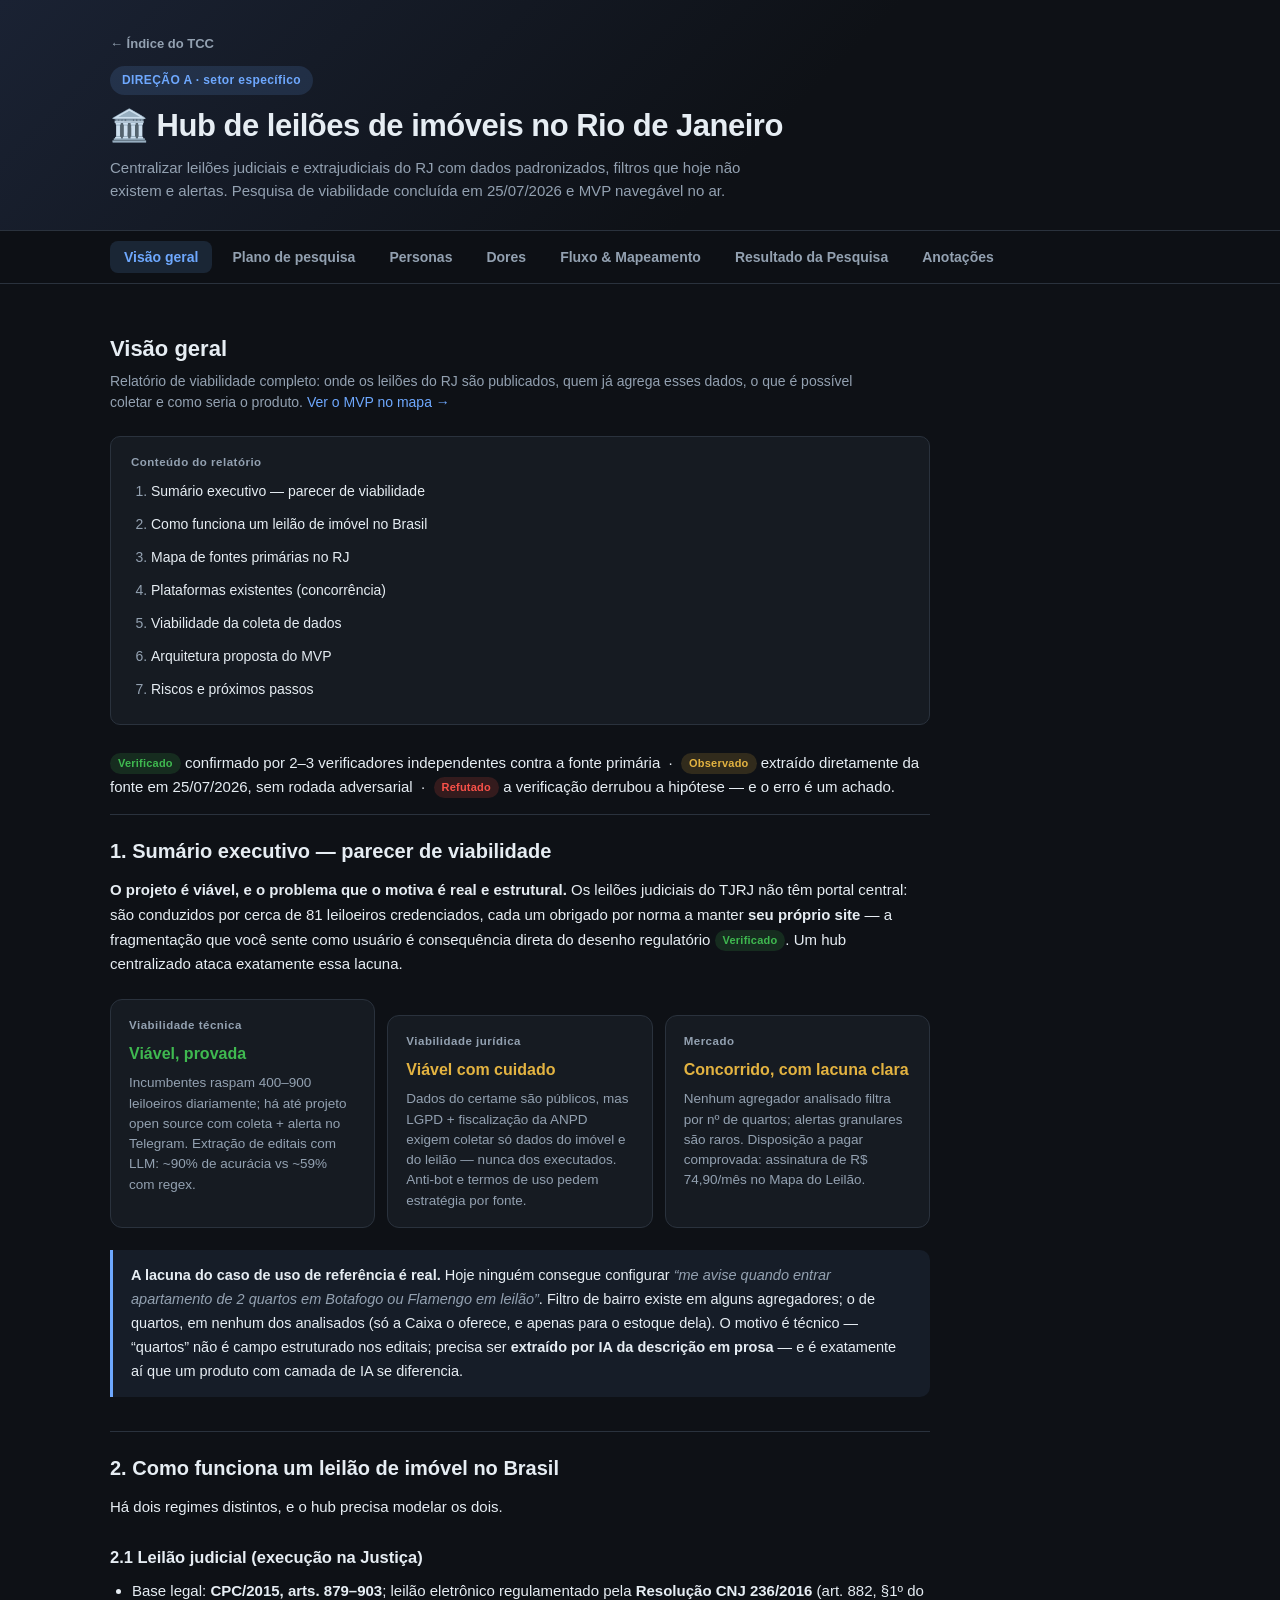
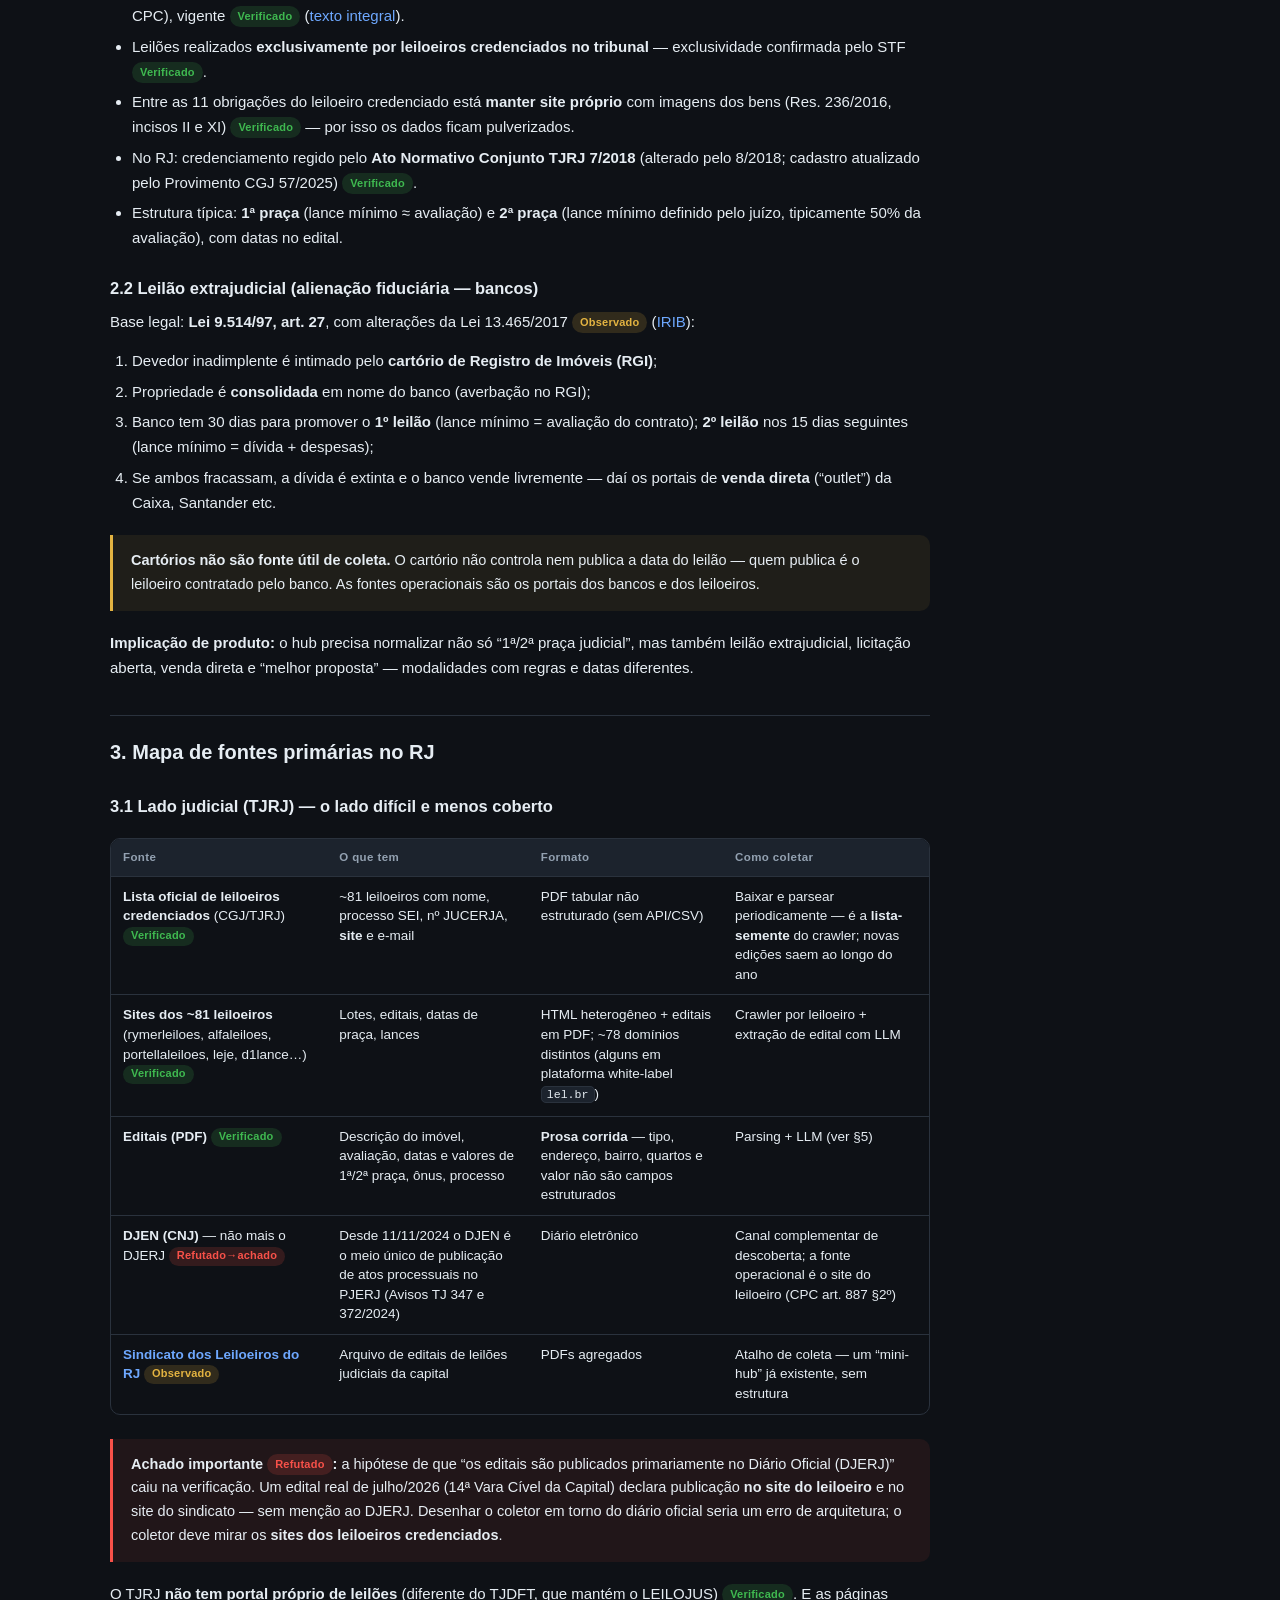
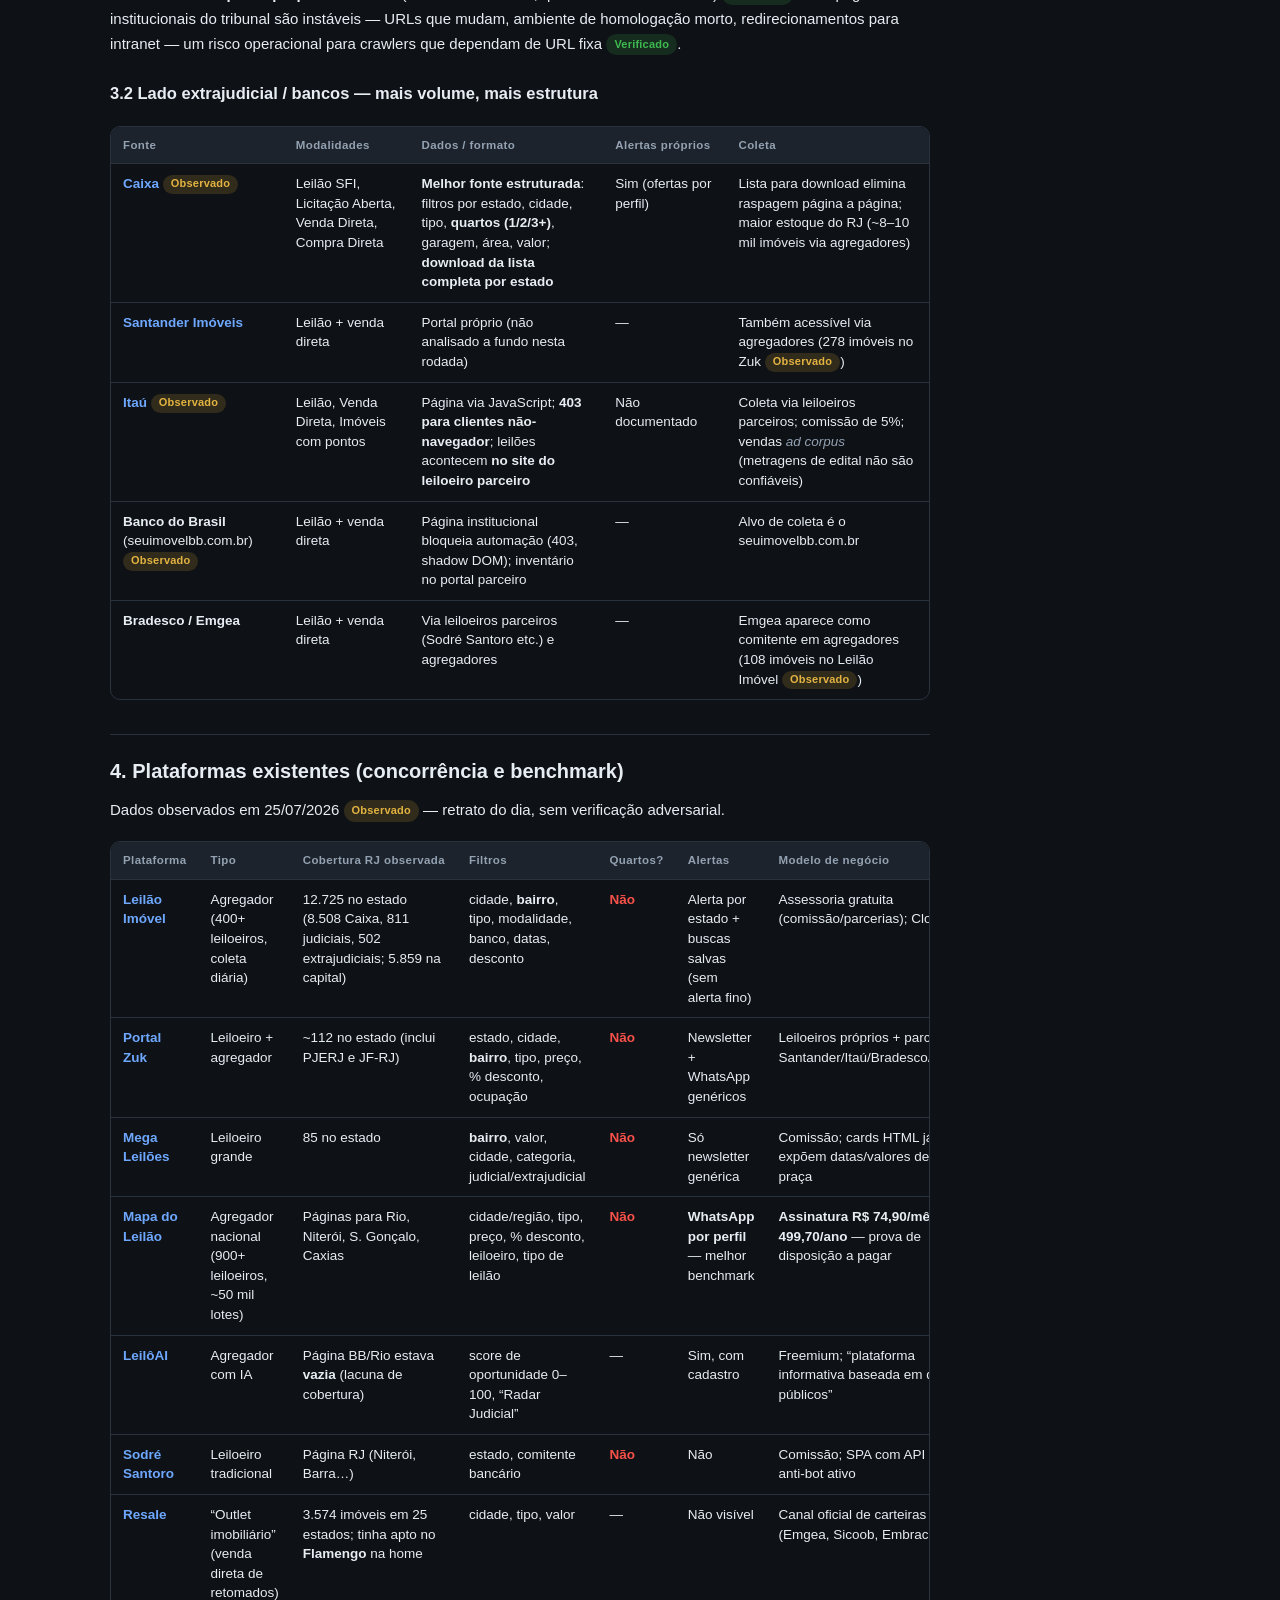
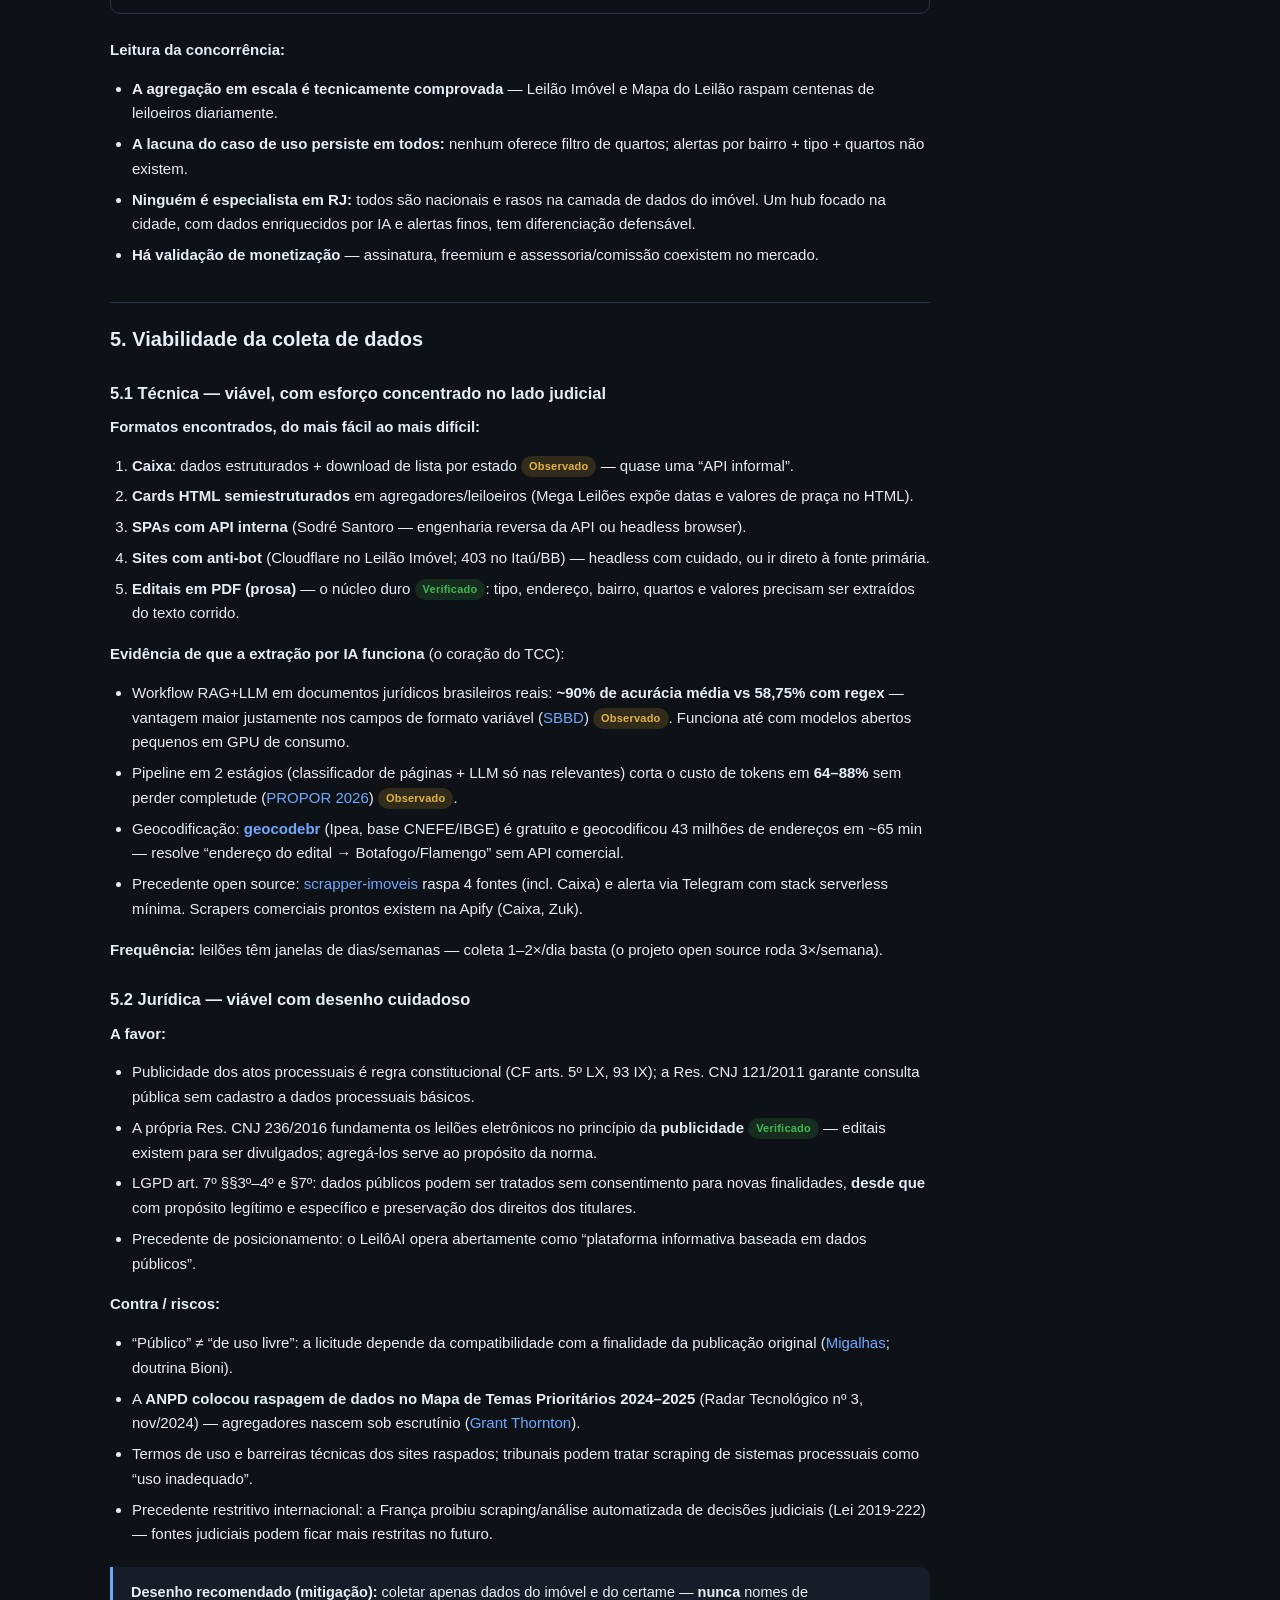
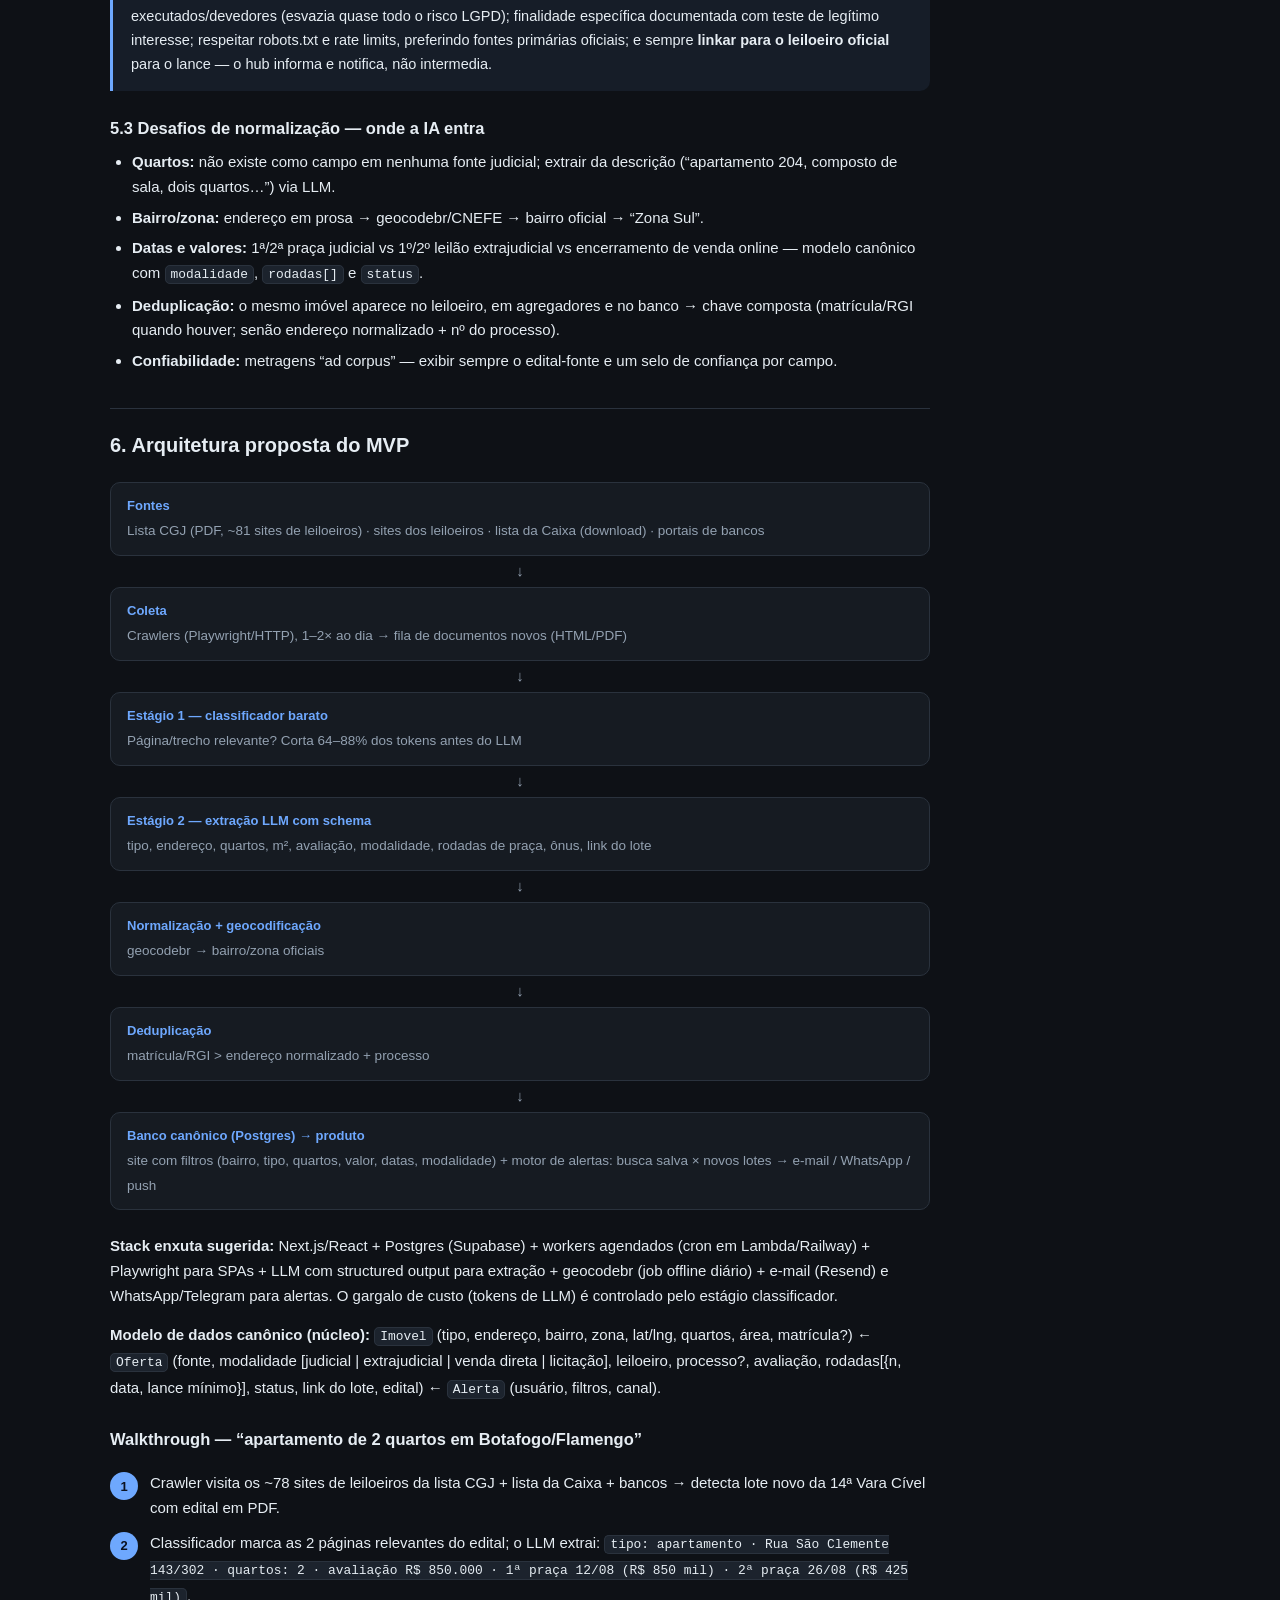
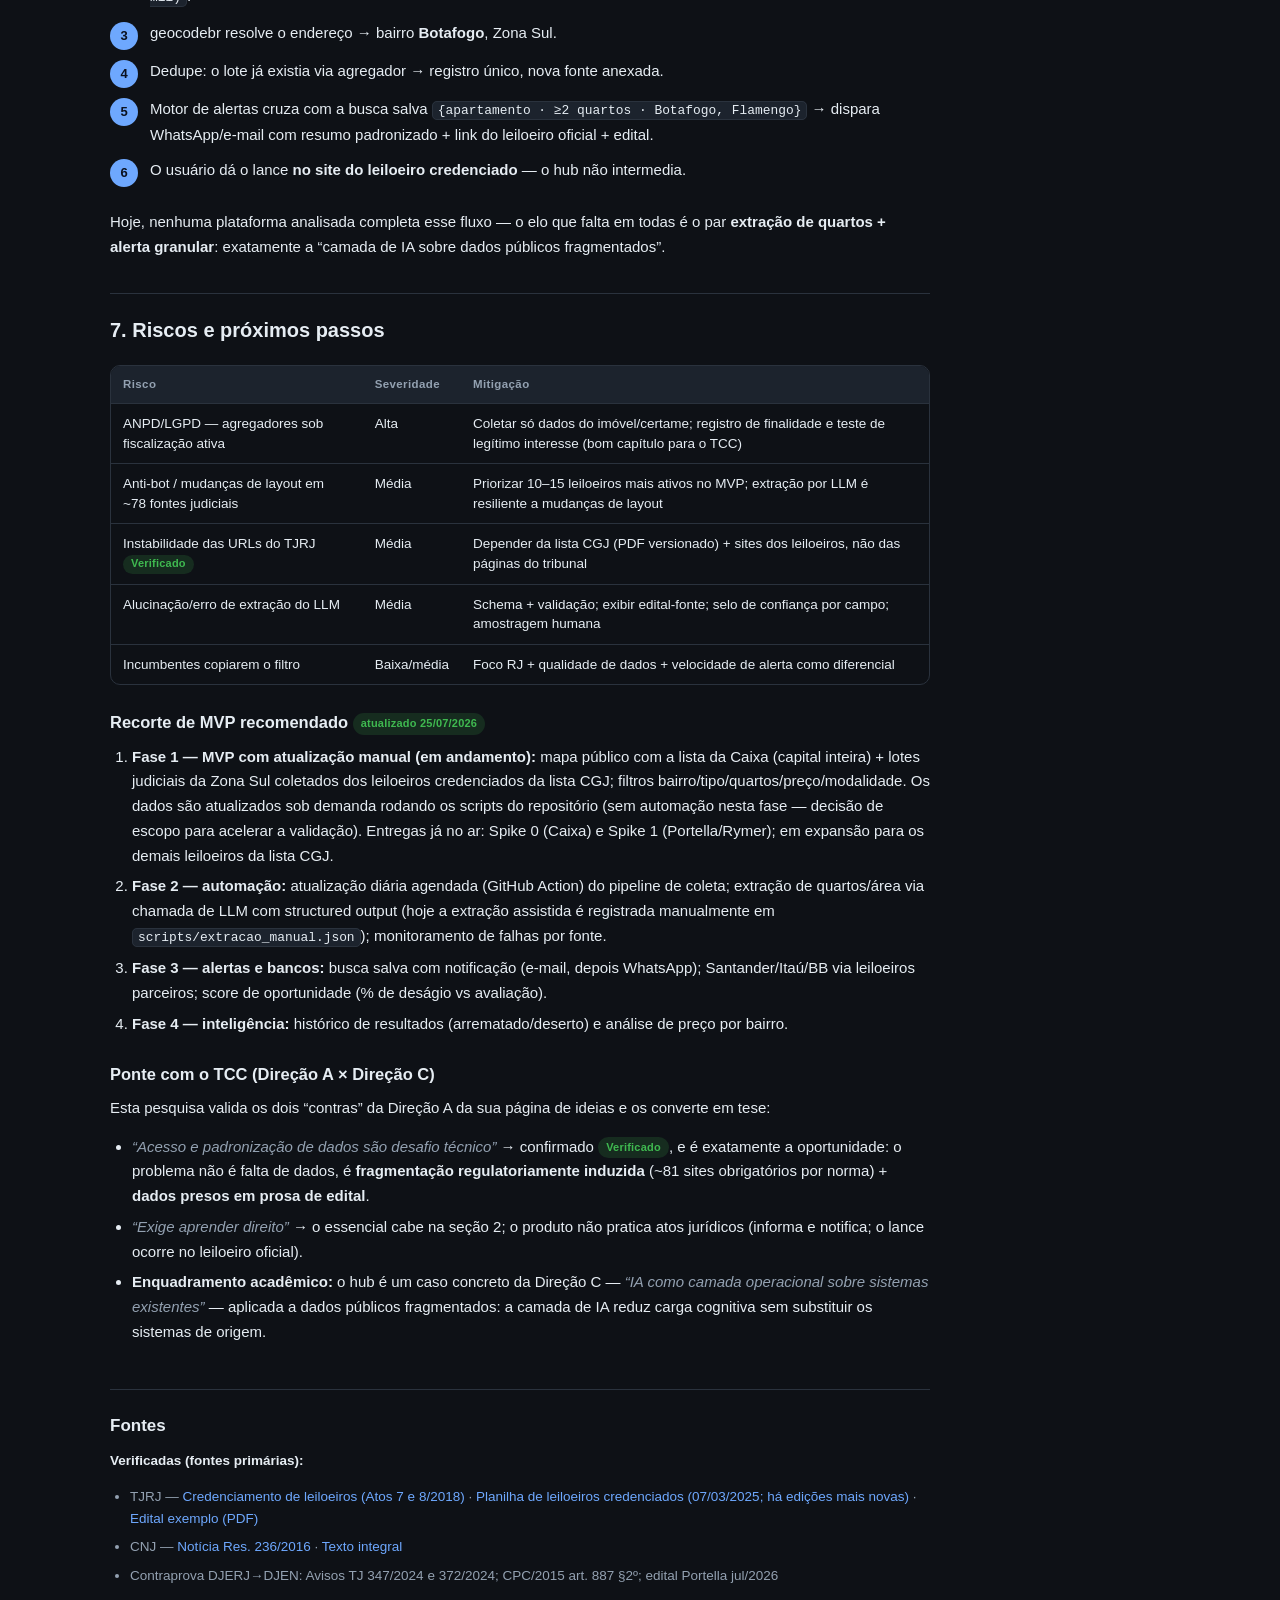
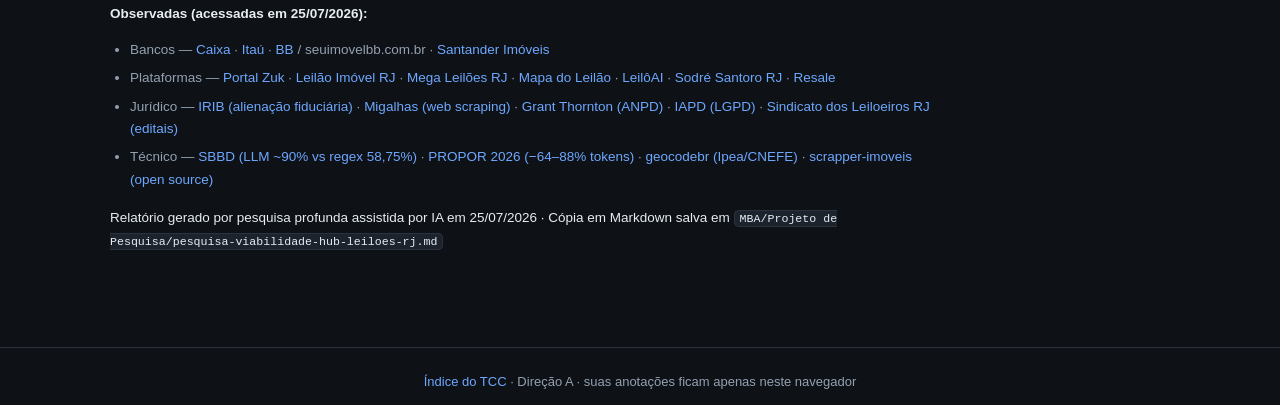
==== commit da205b05: "Aumenta o respiro entre as abas e o título das seções A regra main{padding:30px 0 80px} nunca teve e" ====
--- a/leiloes/index.html
+++ b/leiloes/index.html
@@ -5,7 +5,7 @@
 <meta name="robots" content="noindex, nofollow, noarchive">
 <meta name="viewport" content="width=device-width, initial-scale=1.0">
 <title>Direção A · Hub de leilões de imóveis no RJ — TCC</title>
-<link rel="stylesheet" href="../assets/tcc.css?v=2">
+<link rel="stylesheet" href="../assets/tcc.css?v=4">
 </head>
 <body>
 
@@ -661,7 +661,7 @@
 <footer class="rodape"><a href="../">Índice do TCC</a> · Direção A · suas anotações ficam apenas neste navegador</footer>
 
 <script>window.TCC_NS = 'a';</script>
-<script src="../assets/tcc.js?v=2"></script>
+<script src="../assets/tcc.js?v=4"></script>
 <script>
 TCC.listaTarefas([
   "Entrevistar 5 investidores que já arremataram imóvel",
--- a/assets/tcc.css
+++ b/assets/tcc.css
@@ -46,7 +46,9 @@
 nav.tabs button:hover{color:var(--text);background:var(--surface2)}
 nav.tabs button.active{color:var(--dir);background:var(--dir-soft)}
 
-main{padding:30px 0 80px}
+/* main também é .wrap (padding:0 20px) — precisa de especificidade maior
+   para o respiro superior não ser anulado pela classe */
+main.wrap{padding:48px 20px 80px}
 section.tab{display:none;animation:fade .25s ease}
 section.tab.active{display:block}
 @keyframes fade{from{opacity:0;transform:translateY(6px)}to{opacity:1;transform:none}}
@@ -257,6 +259,7 @@
 
 @media(max-width:600px){
   h1{font-size:25px}
+  main.wrap{padding-top:34px}
   .doc{font-size:14.5px}
   .dir .acoes a{flex:1;justify-content:center}
 }
